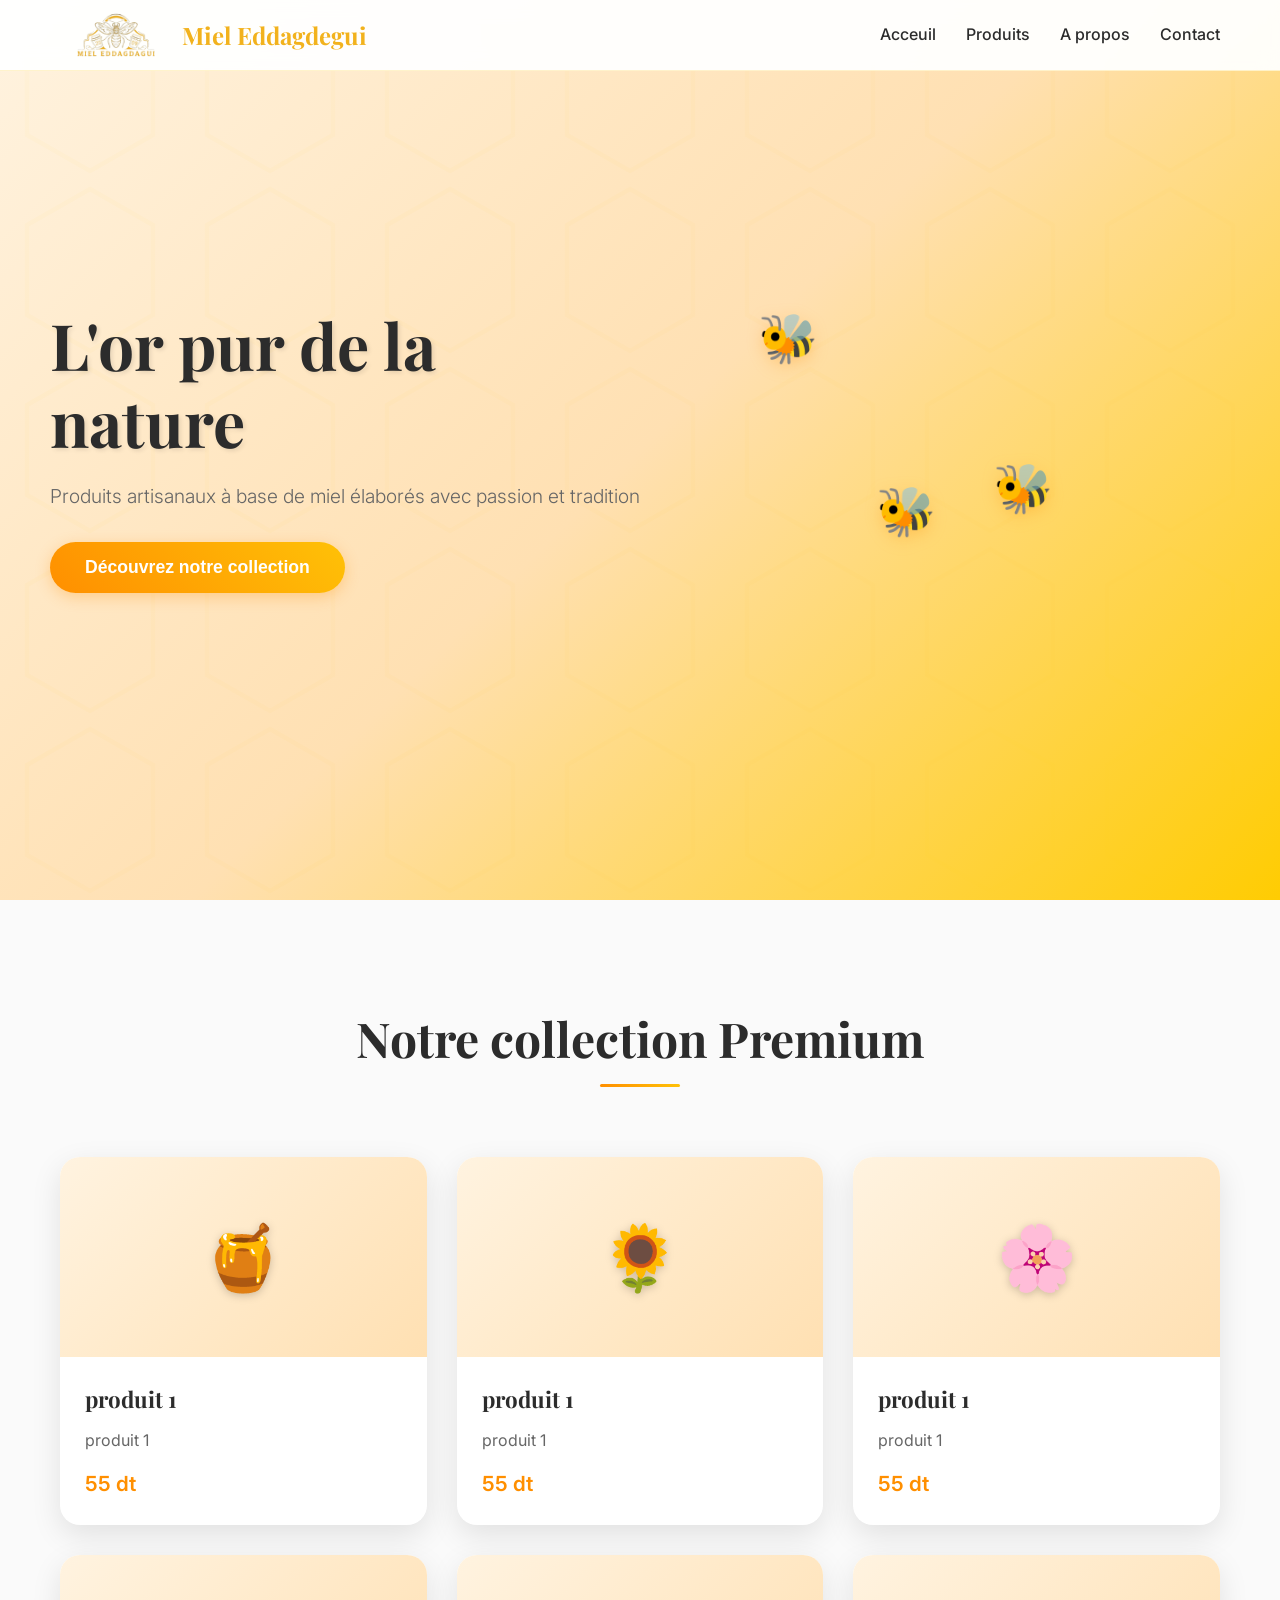
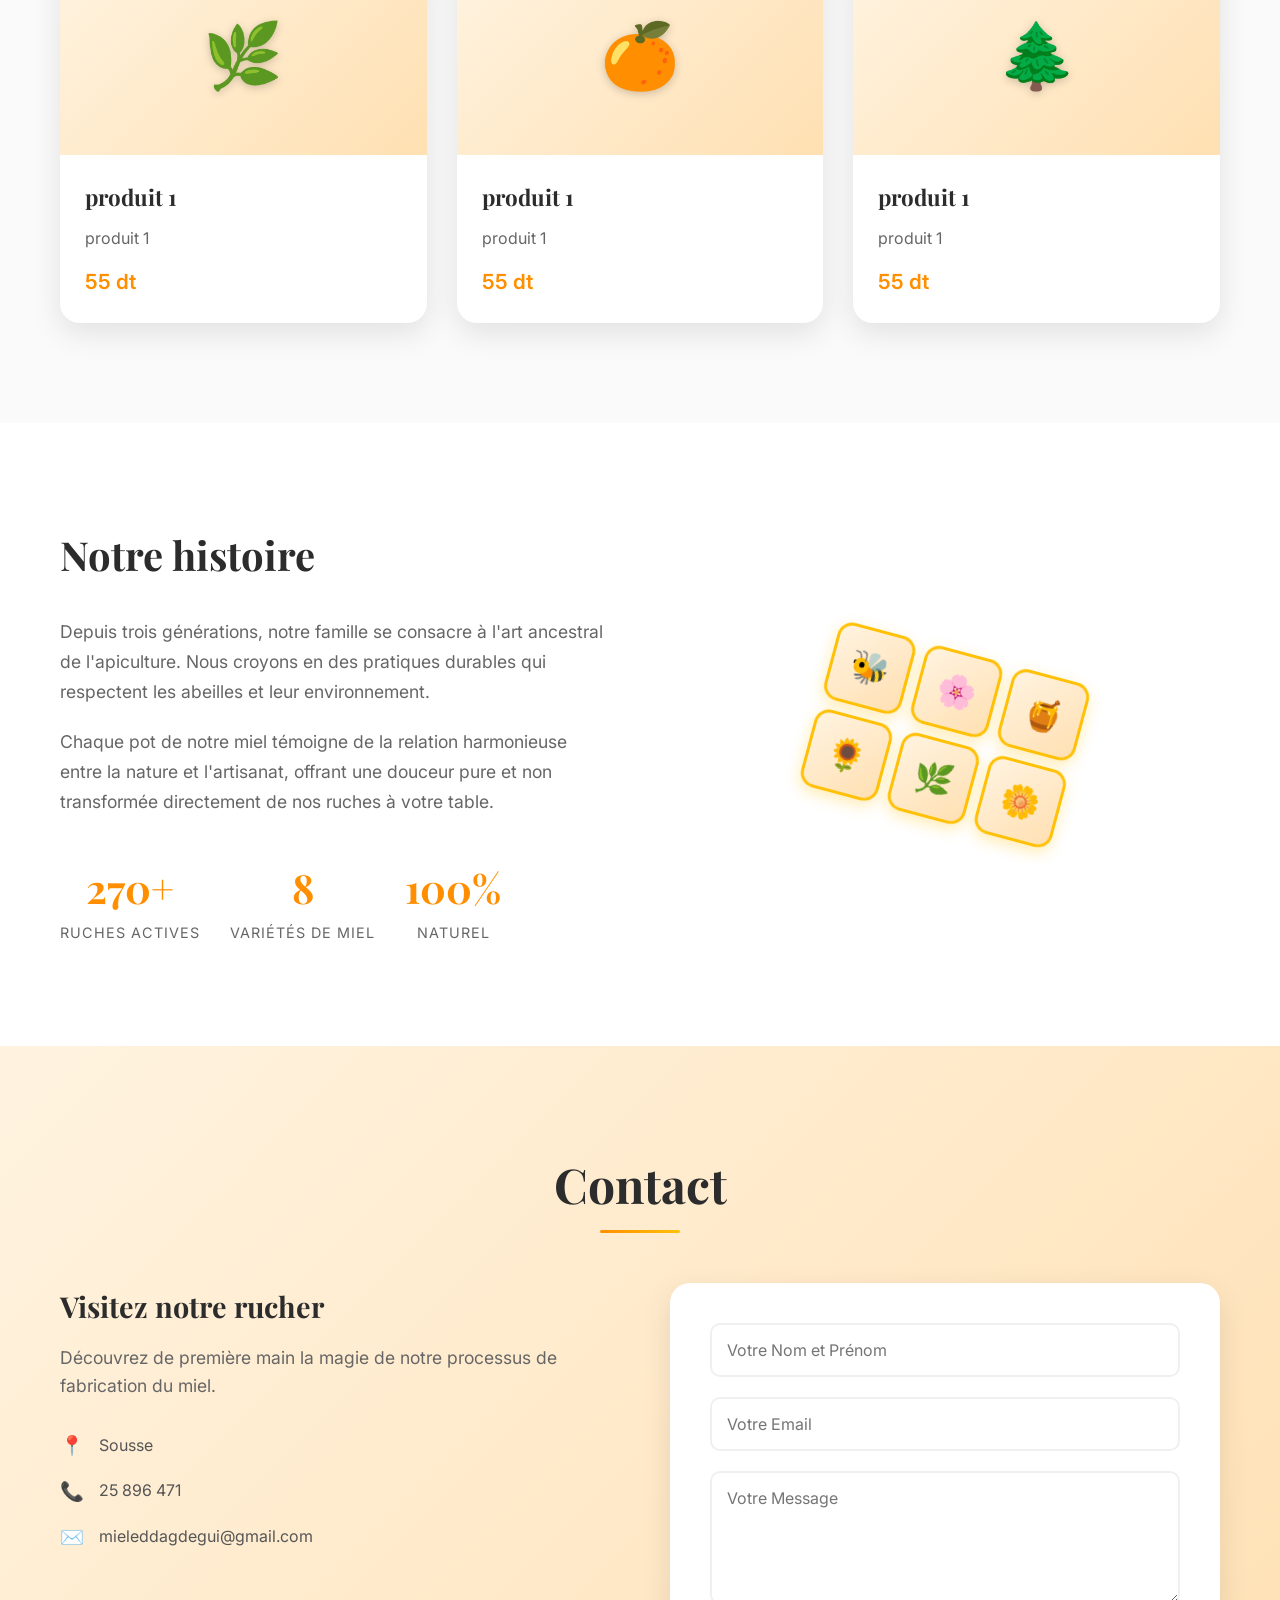
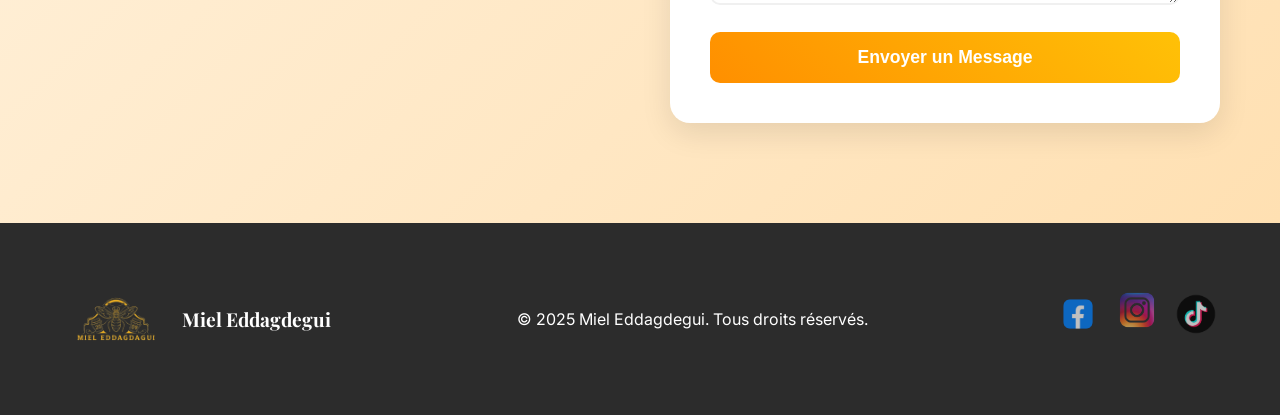
==== index.html @ 6f4fe790 "portfolio" ====
<!DOCTYPE html>
<html lang="en">
<head>
    <meta charset="UTF-8">
    <meta name="viewport" content="width=device-width, initial-scale=1.0">
    <link rel="stylesheet" href="portfolio.css">
    <link href="https://fonts.googleapis.com/css2?family=Playfair+Display:wght@400;700&family=Inter:wght@300;400;500;600&display=swap" rel="stylesheet">
</head>
<body>
    <!-- Navigation -->
    <nav class="navbar">
        <div class="nav-container">
            <div class="logo">
                <img class="logo-image" src="logo-removebg-preview.png">
                <span class="logo-text">Miel Eddagdegui</span>
            </div>
            <ul class="nav-menu">
                <li><a href="#home">Acceuil</a></li>
                <li><a href="#products">Produits</a></li>
                <li><a href="#about">A propos</a></li>
                <li><a href="#contact">Contact</a></li>
            </ul>
        </div>
    </nav>

    <!-- Hero Section -->
    <section id="home" class="hero">
        <div class="hero-content">
            <h1 class="hero-title">L'or pur de la nature</h1>
            <p class="hero-subtitle">Produits artisanaux à base de miel élaborés avec passion et tradition</p>
            <button class="cta-button">Découvrez notre collection</button>
        </div>
        <div class="hero-visual">
            <div class="floating-elements">
                <div class="honey-drop drop1">🐝</div>
                <div class="honey-drop drop2">🐝</div>
                <div class="honey-drop drop3">🐝</div>
            </div>
        </div>
    </section>

    <!-- Products Section -->
    <section id="products" class="products">
        <div class="container">
            <h2 class="section-title">Notre collection Premium</h2>
            <div class="products-grid">
                <div class="product-card">
                    <div class="product-image">
                        <div class="product-placeholder">🍯</div>
                        <div class="product-overlay">
                            <button class="view-product">Voir les détails</button>
                        </div>
                    </div>
                    <div class="product-info">
                        <h3>produit 1</h3>
                        <p>produit 1</p>
                        <span class="price">55 dt</span>
                    </div>
                </div>

                <div class="product-card">
                    <div class="product-image">
                        <div class="product-placeholder">🌻</div>
                        <div class="product-overlay">
                            <button class="view-product">Voir les détails</button>
                        </div>
                    </div>
                    <div class="product-info">
                        <h3>produit 1</h3>
                        <p>produit 1</p>
                        <span class="price">55 dt</span>
                    </div>
                </div>

                <div class="product-card">
                    <div class="product-image">
                        <div class="product-placeholder">🌸</div>
                        <div class="product-overlay">
                            <button class="view-product">Voir les détails</button>
                        </div>
                    </div>
                    <div class="product-info">
                        <h3>produit 1</h3>
                        <p>produit 1</p>
                        <span class="price">55 dt</span>
                    </div>
                </div>

                <div class="product-card">
                    <div class="product-image">
                        <div class="product-placeholder">🌿</div>
                        <div class="product-overlay">
                            <button class="view-product">Voir les détails</button>
                        </div>
                    </div>
                    <div class="product-info">
                        <h3>produit 1</h3>
                        <p>produit 1</p>
                        <span class="price">55 dt</span>
                    </div>
                </div>

                <div class="product-card">
                    <div class="product-image">
                        <div class="product-placeholder">🍊</div>
                        <div class="product-overlay">
                            <button class="view-product">Voir les détails</button>
                        </div>
                    </div>
                    <div class="product-info">
                        <h3>produit 1</h3>
                        <p>produit 1</p>
                        <span class="price">55 dt</span>
                    </div>
                </div>

                <div class="product-card">
                    <div class="product-image">
                        <div class="product-placeholder">🌲</div>
                        <div class="product-overlay">
                            <button class="view-product">Voir les détails</button>
                        </div>
                    </div>
                    <div class="product-info">
                        <h3>produit 1</h3>
                        <p>produit 1</p>
                        <span class="price">55 dt</span>
                    </div>
                </div>
            </div>
        </div>
    </section>

    <!-- About Section -->
    <section id="about" class="about">
        <div class="container">
            <div class="about-content">
                <div class="about-text">
                    <h2>Notre histoire</h2>
                    <p>Depuis trois générations, notre famille se consacre à l'art ancestral de l'apiculture. Nous croyons en des pratiques durables qui respectent les abeilles et leur environnement.</p>
                    <p>Chaque pot de notre miel témoigne de la relation harmonieuse entre la nature et l'artisanat, offrant une douceur pure et non transformée directement de nos ruches à votre table.</p>
                    <div class="stats">
                        <div class="stat">
                            <span class="stat-number">270+</span>
                            <span class="stat-label">Ruches actives</span>
                        </div>
                        <div class="stat">
                            <span class="stat-number">8</span>
                            <span class="stat-label">Variétés de miel</span>
                        </div>
                        <div class="stat">
                            <span class="stat-number">100%</span>
                            <span class="stat-label">naturel</span>
                        </div>
                    </div>
                </div>
                <div class="about-visual">
                    <div class="honeycomb">
                        <div class="hex">🐝</div>
                        <div class="hex">🌸</div>
                        <div class="hex">🍯</div>
                        <div class="hex">🌻</div>
                        <div class="hex">🌿</div>
                        <div class="hex">🌼</div>
                    </div>
                </div>
            </div>
        </div>
    </section>

    <!-- Contact Section -->
    <section id="contact" class="contact">
        <div class="container">
            <h2 class="section-title">Contact</h2>
            <div class="contact-content">
                <div class="contact-info">
                    <h3>Visitez notre rucher</h3>
                    <p>Découvrez de première main la magie de notre processus de fabrication du miel.</p>
                    <div class="contact-details">
                        <div class="detail">
                            <span class="icon">📍</span>
                            <span>Sousse </span>
                        </div>
                        <div class="detail">
                            <span class="icon">📞</span>
                            <span>25 896 471</span>
                        </div>
                        <div class="detail">
                            <span class="icon">✉️</span>
                            <span>mieleddagdegui@gmail.com</span>
                        </div>
                    </div>
                </div>
                <form class="contact-form">
                    <input type="text" placeholder="Votre Nom et Prénom" required>
                    <input type="email" placeholder="Votre Email" required>
                    <textarea placeholder="Votre Message" rows="5" required></textarea>
                    <button type="submit">Envoyer un Message</button>
                </form>
            </div>
        </div>
    </section>

    <!-- Footer -->
    <footer class="footer">
        <div class="container">
            <div class="footer-content">
                <div class="footer-brand">
                    <img class="logo-image" src="logo-removebg-preview.png">
                    <span class="logo-text">Miel Eddagdegui</span>
                </div>
                <p>&copy; 2025 Miel Eddagdegui. Tous droits réservés.</p>
                <div class="social-links">
                    <a href="https://www.facebook.com/share/1C5oXVYhLA/"><img class="social-logo" src="facebook.webp"></a>
                    <a href="https://www.instagram.com/mieleddagdagui?igsh=cGZuZXRrZ2twYXU0"><img class="insta-logo" src="insta.png"></a>
                    <a href="https://www.tiktok.com/@miel.eddagdagui?_t=ZM-8zurcay0GFM&_r=1"><img class="social-logo" src="tiktok.png"></a>
                </div>
            </div>
        </div>
    </footer>

    <script>
        // Smooth scrolling for navigation links
        document.querySelectorAll('a[href^="#"]').forEach(anchor => {
            anchor.addEventListener('click', function (e) {
                e.preventDefault();
                const target = document.querySelector(this.getAttribute('href'));
                if (target) {
                    target.scrollIntoView({
                        behavior: 'smooth',
                        block: 'start'
                    });
                }
            });
        });

        // Floating animation for honey drops
        function animateFloatingElements() {
            const drops = document.querySelectorAll('.honey-drop');
            drops.forEach((drop, index) => {
                drop.style.animationDelay = `${index * 0.5}s`;
            });
        }

        // Initialize animations
        document.addEventListener('DOMContentLoaded', animateFloatingElements);

        // Form submission
        document.querySelector('.contact-form').addEventListener('submit', function(e) {
            e.preventDefault();
            alert('Thank you for your message! We\'ll get back to you soon.');
            this.reset();
        });

        // Navbar scroll effect
        window.addEventListener('scroll', function() {
            const navbar = document.querySelector('.navbar');
            if (window.scrollY > 50) {
                navbar.classList.add('scrolled');
            } else {
                navbar.classList.remove('scrolled');
            }
        });
    </script>
</body>
</html>
---- portfolio.css ----
/* Reset and Base Styles */
* {
    margin: 0;
    padding: 0;
    box-sizing: border-box;
}

html {
    scroll-behavior: smooth;
}

body {
    font-family: 'Inter', sans-serif;
    line-height: 1.6;
    color: #2c2c2c;
    overflow-x: hidden;
}

.container {
    max-width: 1200px;
    margin: 0 auto;
    padding: 0 20px;
}

/* Navigation */
.navbar {
    position: fixed;
    top: 0;
    width: 100%;
    background: rgba(255, 255, 255, 0.95);
    backdrop-filter: blur(10px);
    z-index: 1000;
    transition: all 0.3s ease;
    border-bottom: 1px solid rgba(255, 193, 7, 0.2);
}

.navbar.scrolled {
    background: rgba(255, 255, 255, 0.98);
    box-shadow: 0 2px 20px rgba(0, 0, 0, 0.1);
}

.nav-container {
    max-width: 1200px;
    margin: 0 auto;
    padding: 0 20px;
    display: flex;
    justify-content: space-between;
    align-items: center;
    height: 70px;
}

.logo {
    display: flex;
    align-items: center;
    gap: 10px;
    font-family: 'Playfair Display', serif;
    font-weight: 700;
    font-size: 1.5rem;
    color: #f2b21d;
}
.logo-image {
    height: 7rem;
    width: 7rem;
}
.social-logo {
    height: 3rem;
    width: 3rem;
}
.insta-logo {
    height: 2.5rem;
    width: 2.5rem;
}

.logo-icon {
    font-size: 2rem;
    animation: pulse 2s infinite;
}

.nav-menu {
    display: flex;
    list-style: none;
    gap: 30px;
}

.nav-menu a {
    text-decoration: none;
    color: #2c2c2c;
    font-weight: 500;
    transition: color 0.3s ease;
    position: relative;
}

.nav-menu a:hover {
    color: #ff8f00;
}

.nav-menu a::after {
    content: '';
    position: absolute;
    bottom: -5px;
    left: 0;
    width: 0;
    height: 2px;
    background: linear-gradient(90deg, #ff8f00, #ffc107);
    transition: width 0.3s ease;
}

.nav-menu a:hover::after {
    width: 100%;
}

/* Hero Section */
.hero {
    min-height: 100vh;
    background: linear-gradient(135deg, #fff3e0 0%, #ffe0b2 50%, #ffcc02 100%);
    display: flex;
    align-items: center;
    justify-content: space-between;
    padding: 0 50px;
    position: relative;
    overflow: hidden;
}

.hero::before {
    content: '';
    position: absolute;
    top: 0;
    left: 0;
    right: 0;
    bottom: 0;
    background: url('data:image/svg+xml,<svg xmlns="http://www.w3.org/2000/svg" viewBox="0 0 100 100"><defs><pattern id="honeycomb" x="0" y="0" width="20" height="20" patternUnits="userSpaceOnUse"><polygon points="10,1 17,5 17,15 10,19 3,15 3,5" fill="none" stroke="rgba(255,193,7,0.1)" stroke-width="0.5"/></pattern></defs><rect width="100%" height="100%" fill="url(%23honeycomb)"/></svg>') repeat;
    opacity: 0.3;
}

.hero-content {
    flex: 1;
    z-index: 2;
    max-width: 600px;
}

.hero-title {
    font-family: 'Playfair Display', serif;
    font-size: 4rem;
    font-weight: 700;
    color: #2c2c2c;
    margin-bottom: 20px;
    line-height: 1.2;
    text-shadow: 2px 2px 4px rgba(0, 0, 0, 0.1);
}

.hero-subtitle {
    font-size: 1.2rem;
    color: #666;
    margin-bottom: 30px;
    font-weight: 300;
}

.cta-button {
    background: linear-gradient(45deg, #ff8f00, #ffc107);
    color: white;
    border: none;
    padding: 15px 35px;
    font-size: 1.1rem;
    font-weight: 600;
    border-radius: 50px;
    cursor: pointer;
    transition: all 0.3s ease;
    box-shadow: 0 4px 15px rgba(255, 143, 0, 0.3);
}

.cta-button:hover {
    transform: translateY(-2px);
    box-shadow: 0 6px 25px rgba(255, 143, 0, 0.4);
}

.hero-visual {
    flex: 1;
    position: relative;
    height: 500px;
}

.floating-elements {
    position: relative;
    width: 100%;
    height: 100%;
}

.honey-drop {
    position: absolute;
    font-size: 3rem;
    animation: float 3s ease-in-out infinite;
    filter: drop-shadow(0 4px 8px rgba(255, 143, 0, 0.3));
}

.drop1 {
    top: 20%;
    left: 20%;
    animation-delay: 0s;
}

.drop2 {
    top: 50%;
    right: 30%;
    animation-delay: 1s;
}

.drop3 {
    bottom: 30%;
    left: 40%;
    animation-delay: 2s;
}

/* Products Section */
.products {
    padding: 100px 0;
    background: #fafafa;
}

.section-title {
    font-family: 'Playfair Display', serif;
    font-size: 3rem;
    text-align: center;
    margin-bottom: 60px;
    color: #2c2c2c;
    position: relative;
}

.section-title::after {
    content: '';
    position: absolute;
    bottom: -10px;
    left: 50%;
    transform: translateX(-50%);
    width: 80px;
    height: 3px;
    background: linear-gradient(90deg, #ff8f00, #ffc107);
    border-radius: 2px;
}

.products-grid {
    display: grid;
    grid-template-columns: repeat(auto-fit, minmax(300px, 1fr));
    gap: 30px;
    margin-top: 80px;
}

.product-card {
    background: white;
    border-radius: 20px;
    overflow: hidden;
    box-shadow: 0 10px 30px rgba(0, 0, 0, 0.1);
    transition: all 0.3s ease;
    position: relative;
}

.product-card:hover {
    transform: translateY(-10px);
    box-shadow: 0 20px 40px rgba(0, 0, 0, 0.15);
}

.product-image {
    height: 200px;
    background: linear-gradient(135deg, #fff3e0, #ffe0b2);
    display: flex;
    align-items: center;
    justify-content: center;
    position: relative;
    overflow: hidden;
}

.product-placeholder {
    font-size: 4rem;
    filter: drop-shadow(0 2px 4px rgba(0, 0, 0, 0.2));
}

.product-overlay {
    position: absolute;
    top: 0;
    left: 0;
    right: 0;
    bottom: 0;
    background: rgba(255, 143, 0, 0.9);
    display: flex;
    align-items: center;
    justify-content: center;
    opacity: 0;
    transition: opacity 0.3s ease;
}

.product-card:hover .product-overlay {
    opacity: 1;
}

.view-product {
    background: white;
    color: #ff8f00;
    border: none;
    padding: 12px 25px;
    border-radius: 25px;
    font-weight: 600;
    cursor: pointer;
    transition: all 0.3s ease;
}

.view-product:hover {
    transform: scale(1.05);
}

.product-info {
    padding: 25px;
}

.product-info h3 {
    font-family: 'Playfair Display', serif;
    font-size: 1.4rem;
    margin-bottom: 10px;
    color: #2c2c2c;
}

.product-info p {
    color: #666;
    margin-bottom: 15px;
    line-height: 1.5;
}

.price {
    font-size: 1.3rem;
    font-weight: 600;
    color: #ff8f00;
}

/* About Section */
.about {
    padding: 100px 0;
    background: white;
}

.about-content {
    display: grid;
    grid-template-columns: 1fr 1fr;
    gap: 60px;
    align-items: center;
}

.about-text h2 {
    font-family: 'Playfair Display', serif;
    font-size: 2.5rem;
    margin-bottom: 30px;
    color: #2c2c2c;
}

.about-text p {
    font-size: 1.1rem;
    color: #666;
    margin-bottom: 20px;
    line-height: 1.7;
}

.stats {
    display: flex;
    gap: 30px;
    margin-top: 40px;
}

.stat {
    text-align: center;
}

.stat-number {
    display: block;
    font-size: 2.5rem;
    font-weight: 700;
    color: #ff8f00;
    font-family: 'Playfair Display', serif;
}

.stat-label {
    font-size: 0.9rem;
    color: #666;
    text-transform: uppercase;
    letter-spacing: 1px;
}

.about-visual {
    display: flex;
    justify-content: center;
}

.honeycomb {
    display: grid;
    grid-template-columns: repeat(3, 1fr);
    gap: 10px;
    transform: rotate(15deg);
}

.hex {
    width: 80px;
    height: 80px;
    background: linear-gradient(135deg, #fff3e0, #ffe0b2);
    border: 3px solid #ffc107;
    border-radius: 15px;
    display: flex;
    align-items: center;
    justify-content: center;
    font-size: 2rem;
    animation: float 4s ease-in-out infinite;
    box-shadow: 0 5px 15px rgba(255, 193, 7, 0.3);
}

.hex:nth-child(even) {
    animation-delay: 2s;
}

/* Contact Section */
.contact {
    padding: 100px 0;
    background: linear-gradient(135deg, #fff3e0 0%, #ffe0b2 100%);
}

.contact-content {
    display: grid;
    grid-template-columns: 1fr 1fr;
    gap: 60px;
    margin-top: 50px;
}

.contact-info h3 {
    font-family: 'Playfair Display', serif;
    font-size: 1.8rem;
    margin-bottom: 15px;
    color: #2c2c2c;
}

.contact-info p {
    color: #666;
    margin-bottom: 30px;
    font-size: 1.1rem;
}

.contact-details {
    display: flex;
    flex-direction: column;
    gap: 15px;
}

.detail {
    display: flex;
    align-items: center;
    gap: 15px;
    font-size: 1rem;
    color: #555;
}

.icon {
    font-size: 1.2rem;
}

.contact-form {
    background: white;
    padding: 40px;
    border-radius: 20px;
    box-shadow: 0 10px 30px rgba(0, 0, 0, 0.1);
}

.contact-form input,
.contact-form textarea {
    width: 100%;
    padding: 15px;
    margin-bottom: 20px;
    border: 2px solid #f0f0f0;
    border-radius: 10px;
    font-size: 1rem;
    transition: border-color 0.3s ease;
    font-family: 'Inter', sans-serif;
}

.contact-form input:focus,
.contact-form textarea:focus {
    outline: none;
    border-color: #ffc107;
}

.contact-form button {
    width: 100%;
    background: linear-gradient(45deg, #ff8f00, #ffc107);
    color: white;
    border: none;
    padding: 15px;
    font-size: 1.1rem;
    font-weight: 600;
    border-radius: 10px;
    cursor: pointer;
    transition: all 0.3s ease;
}

.contact-form button:hover {
    transform: translateY(-2px);
    box-shadow: 0 5px 15px rgba(255, 143, 0, 0.3);
}

/* Footer */
.footer {
    background: #2c2c2c;
    color: white;
    padding: 40px 0;
}

.footer-content {
    display: flex;
    justify-content: space-between;
    align-items: center;
}

.footer-brand {
    display: flex;
    align-items: center;
    gap: 10px;
    font-family: 'Playfair Display', serif;
    font-weight: 700;
    font-size: 1.2rem;
}

.social-links {
    display: flex;
    gap: 15px;
}

.social-links a {
    color: white;
    text-decoration: none;
    font-size: 1.5rem;
    transition: all 0.3s ease;
    opacity: 0.7;
}

.social-links a:hover {
    opacity: 1;
    transform: scale(1.1);
}

/* Animations */
@keyframes float {
    0%, 100% {
        transform: translateY(0px);
    }
    50% {
        transform: translateY(-20px);
    }
}

@keyframes pulse {
    0%, 100% {
        transform: scale(1);
    }
    50% {
        transform: scale(1.1);
    }
}

/* Responsive Design */
@media (max-width: 768px) {
    .nav-menu {
        display: none;
    }
    
    .hero {
        flex-direction: column;
        text-align: center;
        padding: 100px 20px 50px;
    }
    
    .hero-title {
        font-size: 2.5rem;
    }
    
    .products-grid {
        grid-template-columns: 1fr;
        gap: 20px;
    }
    
    .about-content {
        grid-template-columns: 1fr;
        gap: 40px;
    }
    
    .contact-content {
        grid-template-columns: 1fr;
        gap: 40px;
    }
    
    .stats {
        justify-content: center;
        gap: 20px;
    }
    
    .footer-content {
        flex-direction: column;
        gap: 20px;
        text-align: center;
    }
}

@media (max-width: 480px) {
    .hero-title {
        font-size: 2rem;
    }
    
    .section-title {
        font-size: 2rem;
    }
    
    .hero-visual {
        height: 300px;
    }
    
    .honey-drop {
        font-size: 2rem;
    }
    
    .contact-form {
        padding: 20px;
    }
}

/* Additional Styling for Enhanced Visual Appeal */
.product-card::before {
    content: '';
    position: absolute;
    top: 0;
    left: 0;
    right: 0;
    bottom: 0;
    background: linear-gradient(45deg, transparent 0%, rgba(255, 193, 7, 0.05) 50%, transparent 100%);
    opacity: 0;
    transition: opacity 0.3s ease;
}

.product-card:hover::before {
    opacity: 1;
}

.hero-content {
    animation: fadeInUp 1s ease-out;
}

.hero-visual {
    animation: fadeInRight 1s ease-out 0.3s backwards;
}

@keyframes fadeInUp {
    from {
        opacity: 0;
        transform: translateY(30px);
    }
    to {
        opacity: 1;
        transform: translateY(0);
    }
}

@keyframes fadeInRight {
    from {
        opacity: 0;
        transform: translateX(30px);
    }
    to {
        opacity: 1;
        transform: translateX(0);
    }
}

/* Scroll animations */
.product-card {
    opacity: 0;
    transform: translateY(30px);
    animation: slideInUp 0.6s ease-out forwards;
}

.product-card:nth-child(1) { animation-delay: 0.1s; }
.product-card:nth-child(2) { animation-delay: 0.2s; }
.product-card:nth-child(3) { animation-delay: 0.3s; }
.product-card:nth-child(4) { animation-delay: 0.4s; }
.product-card:nth-child(5) { animation-delay: 0.5s; }
.product-card:nth-child(6) { animation-delay: 0.6s; }

@keyframes slideInUp {
    to {
        opacity: 1;
        transform: translateY(0);
    }
}
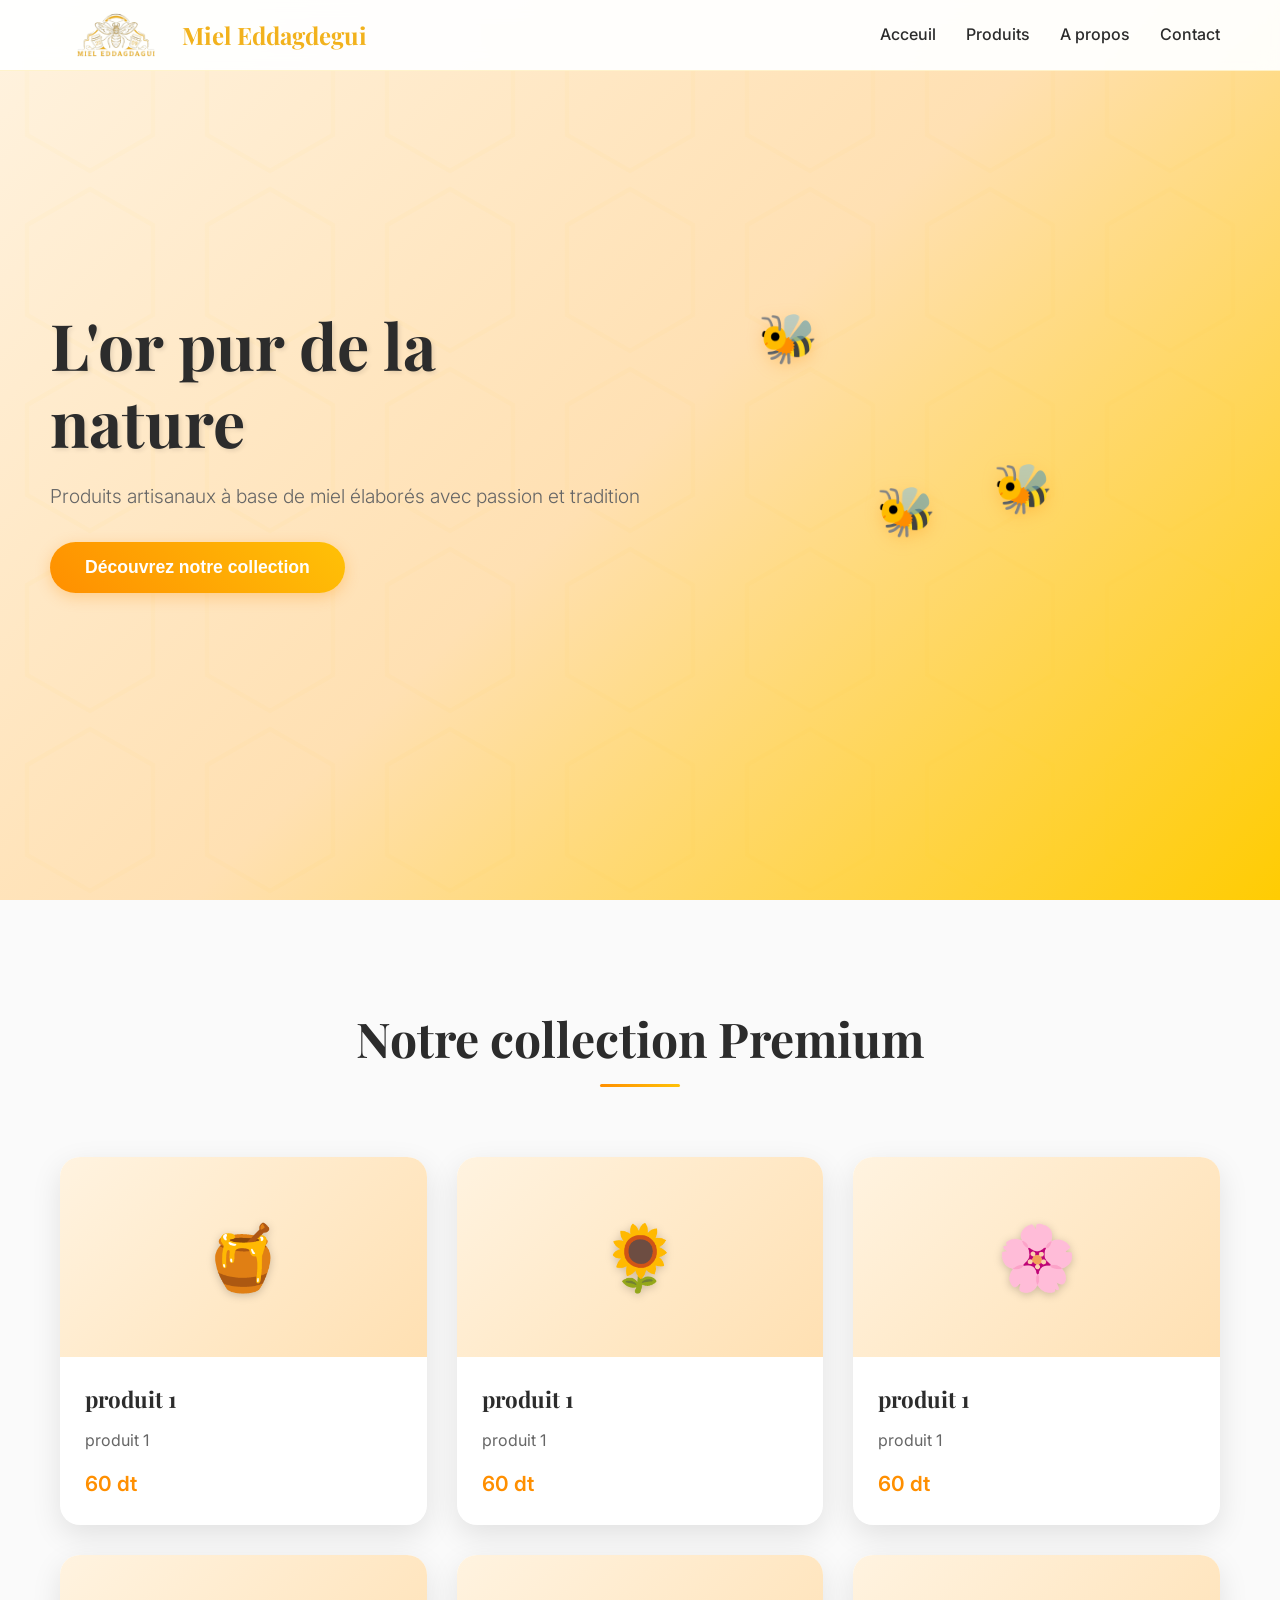
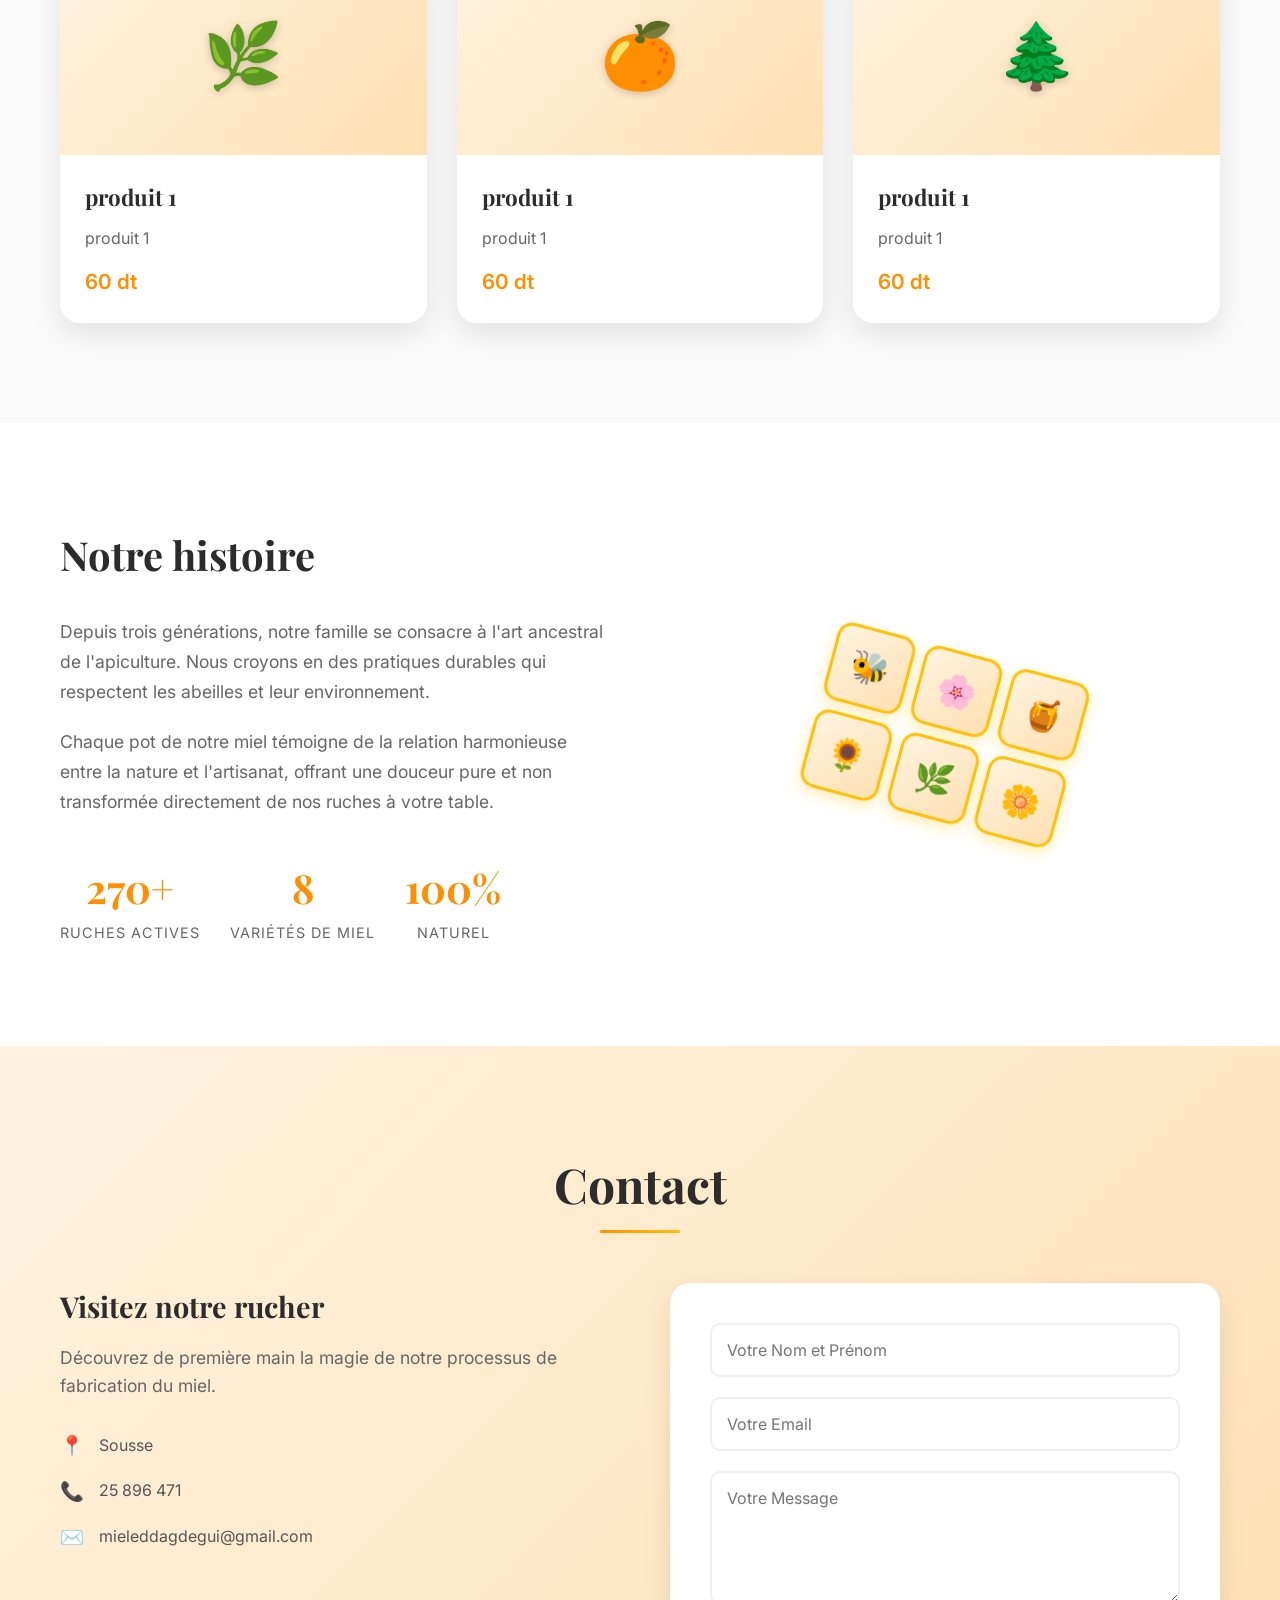
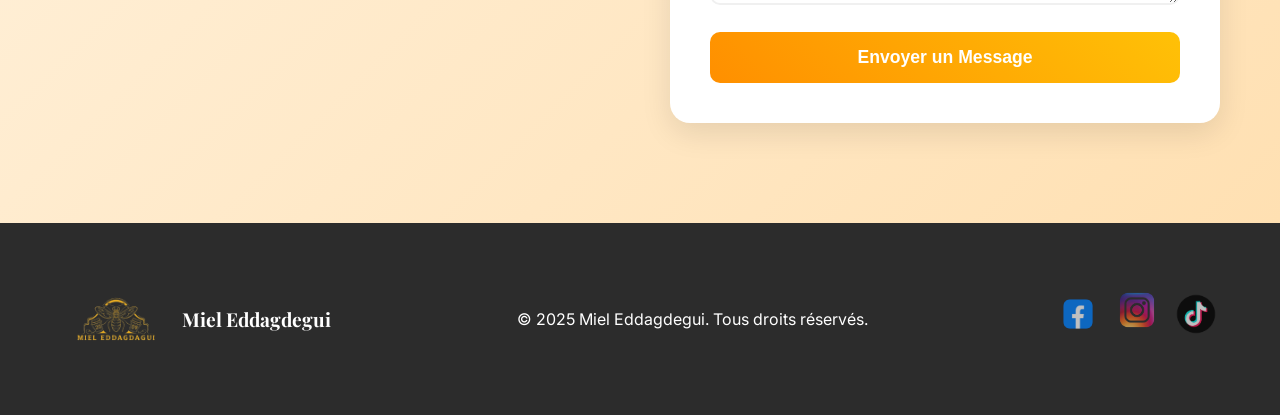
==== commit 56acd1d1: "60dt" ====
--- a/index.html
+++ b/index.html
@@ -54,7 +54,7 @@
                     <div class="product-info">
                         <h3>produit 1</h3>
                         <p>produit 1</p>
-                        <span class="price">55 dt</span>
+                        <span class="price">60 dt</span>
                     </div>
                 </div>
 
@@ -68,7 +68,7 @@
                     <div class="product-info">
                         <h3>produit 1</h3>
                         <p>produit 1</p>
-                        <span class="price">55 dt</span>
+                        <span class="price">60 dt</span>
                     </div>
                 </div>
 
@@ -82,7 +82,7 @@
                     <div class="product-info">
                         <h3>produit 1</h3>
                         <p>produit 1</p>
-                        <span class="price">55 dt</span>
+                        <span class="price">60 dt</span>
                     </div>
                 </div>
 
@@ -96,7 +96,7 @@
                     <div class="product-info">
                         <h3>produit 1</h3>
                         <p>produit 1</p>
-                        <span class="price">55 dt</span>
+                        <span class="price">60 dt</span>
                     </div>
                 </div>
 
@@ -110,7 +110,7 @@
                     <div class="product-info">
                         <h3>produit 1</h3>
                         <p>produit 1</p>
-                        <span class="price">55 dt</span>
+                        <span class="price">60 dt</span>
                     </div>
                 </div>
 
@@ -124,7 +124,7 @@
                     <div class="product-info">
                         <h3>produit 1</h3>
                         <p>produit 1</p>
-                        <span class="price">55 dt</span>
+                        <span class="price">60 dt</span>
                     </div>
                 </div>
             </div>
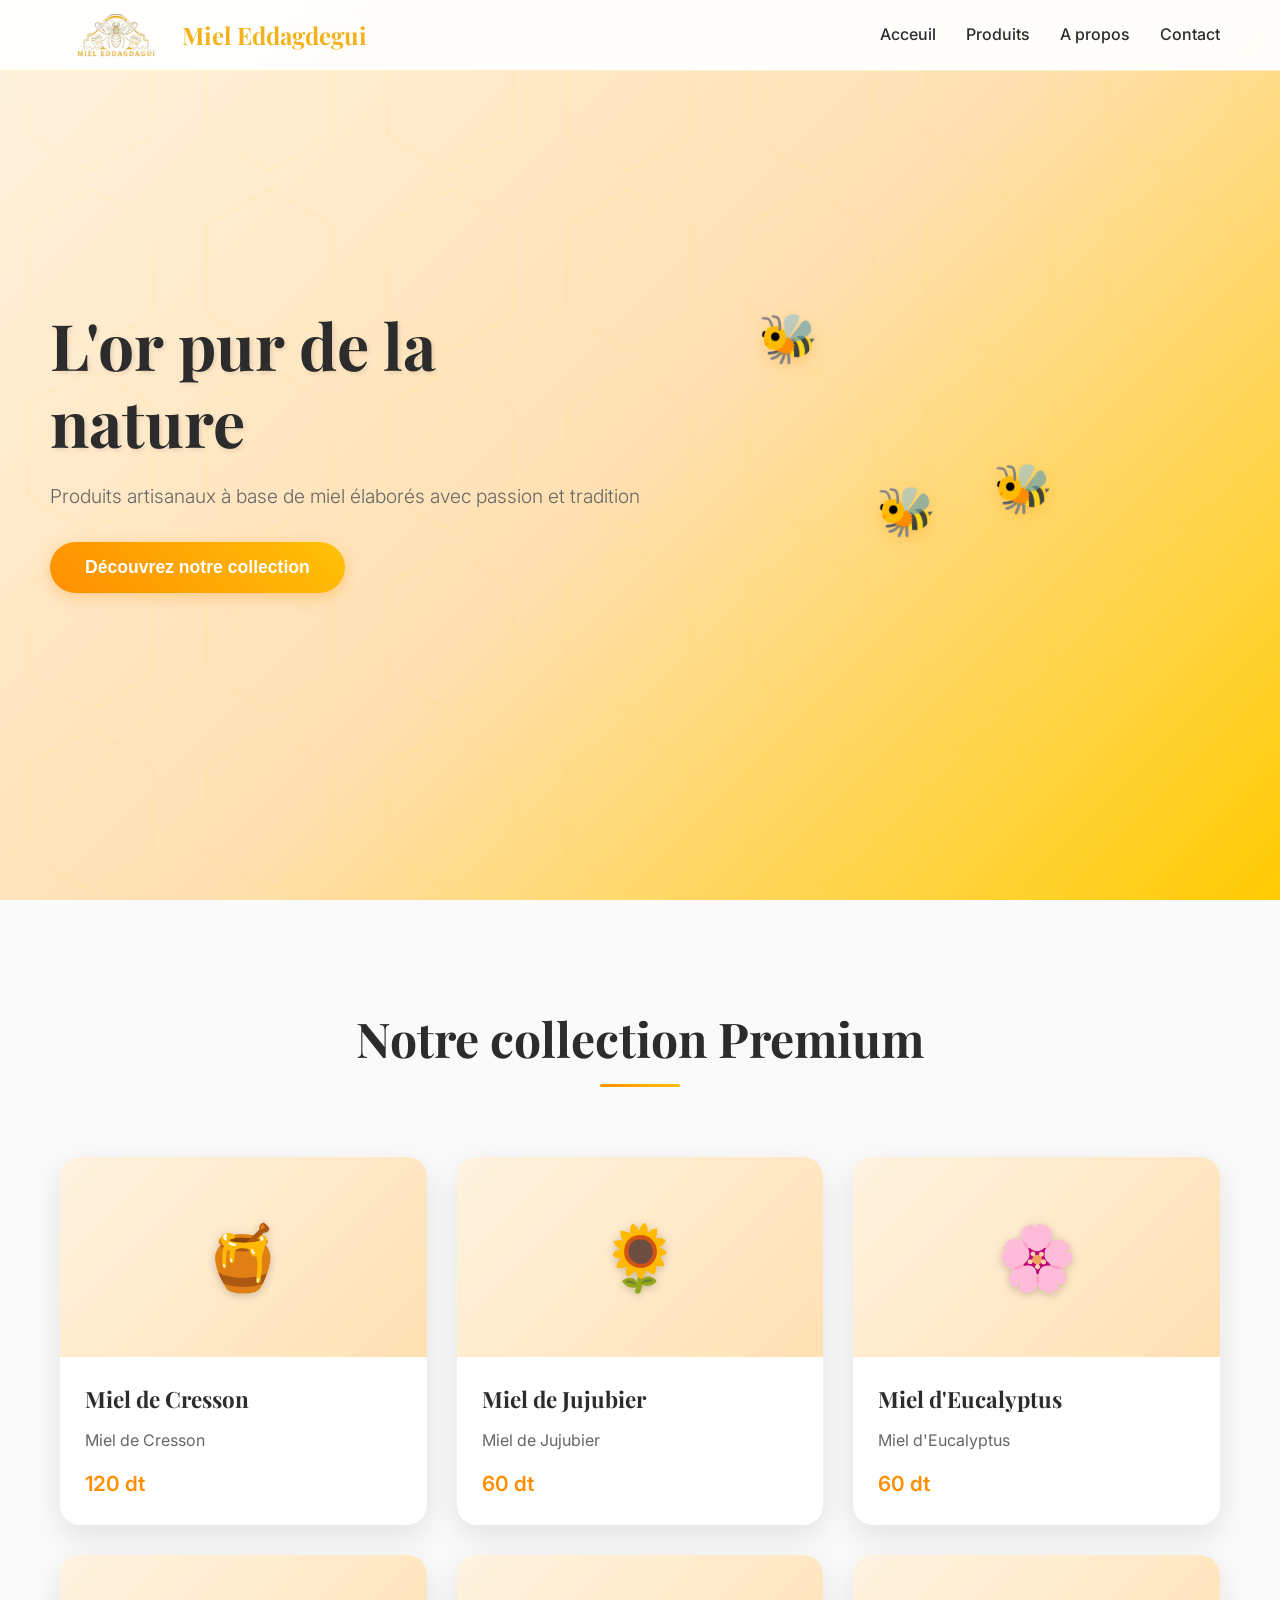
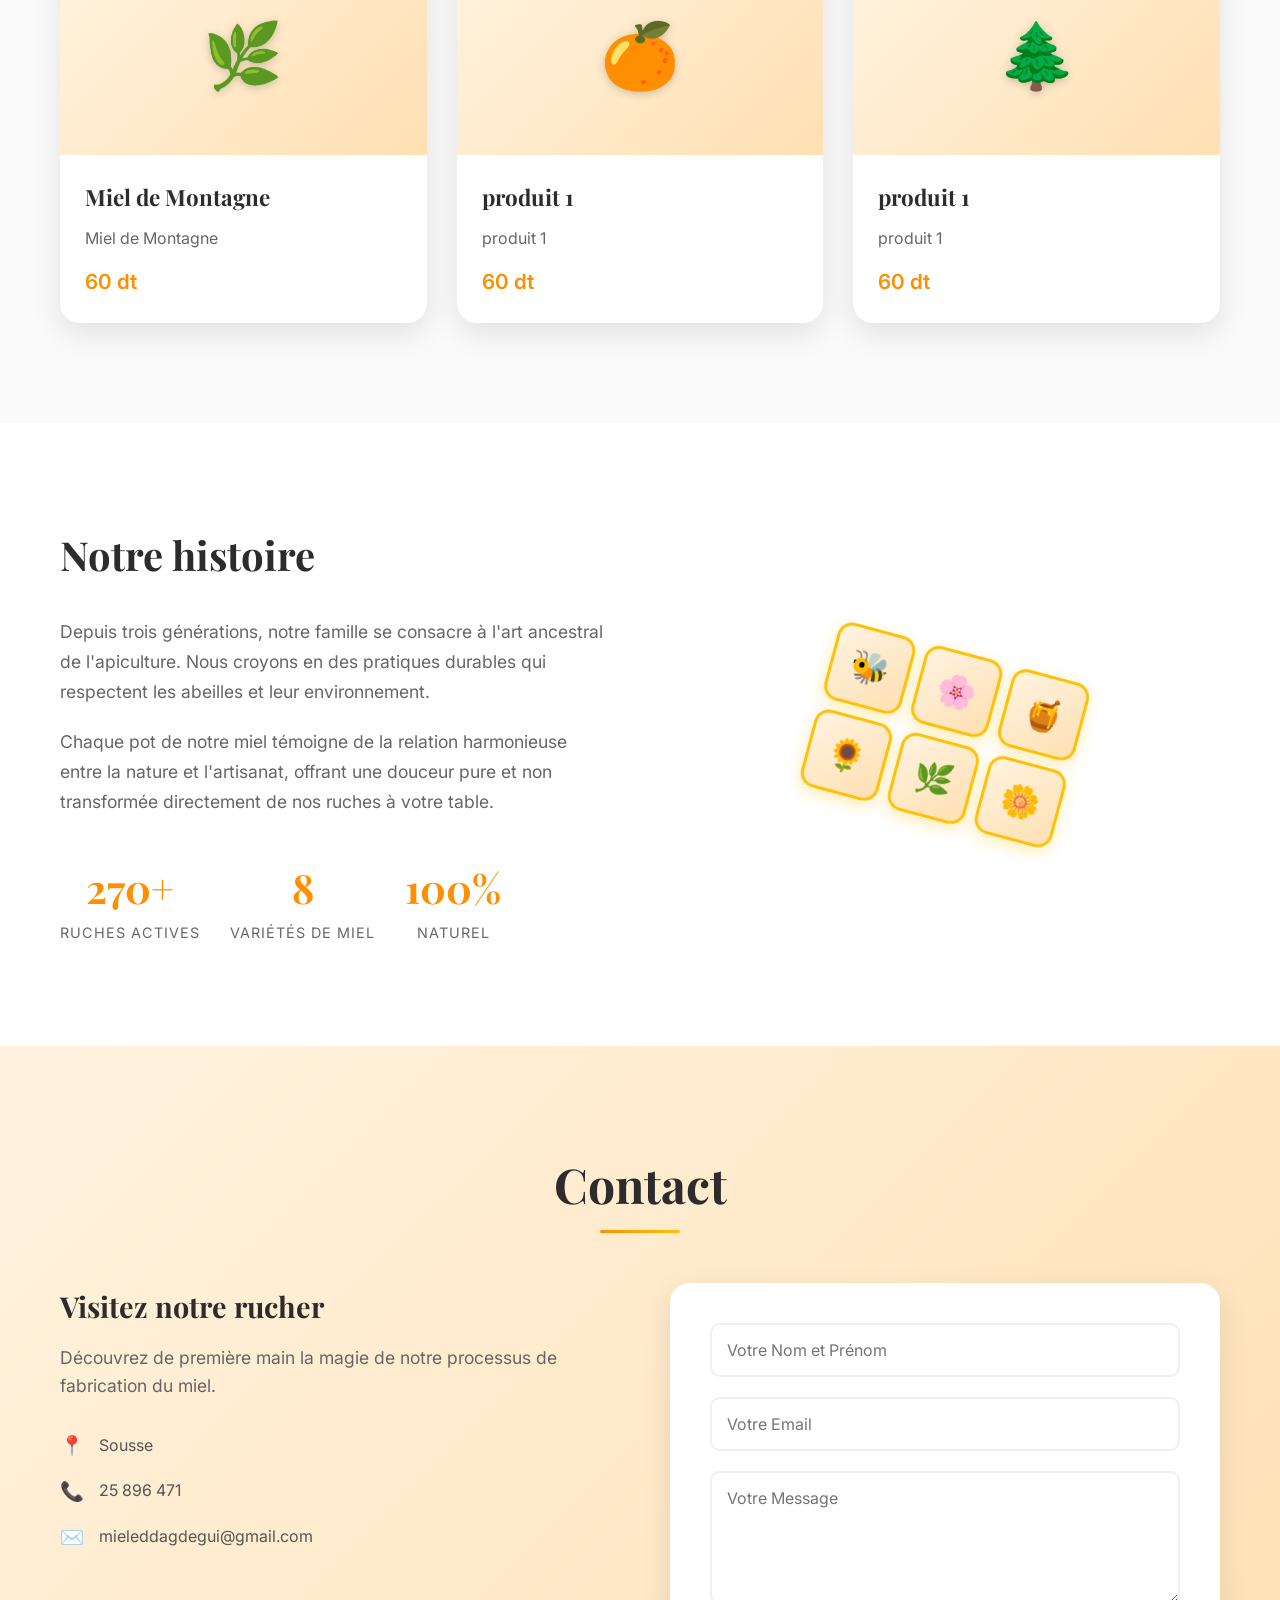
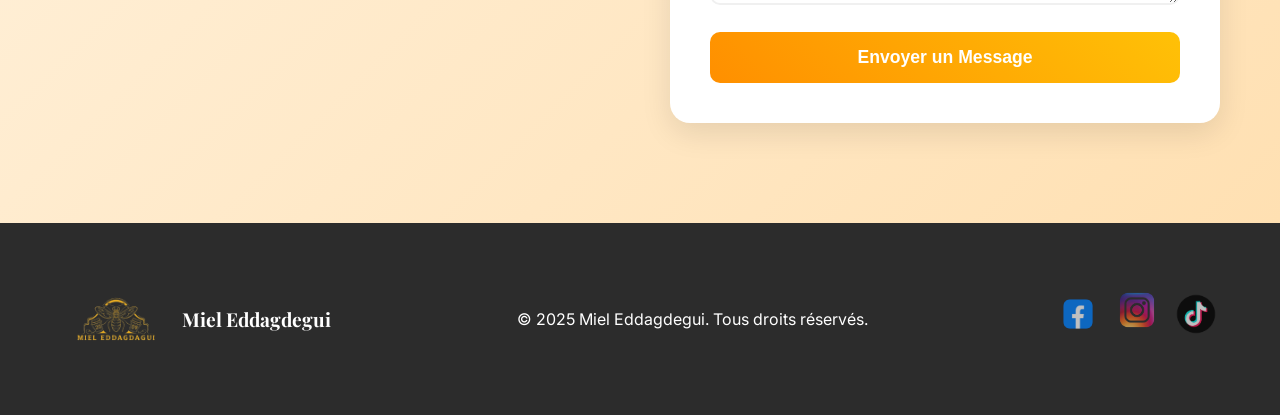
==== commit 476f77c3: "latest updates" ====
--- a/index.html
+++ b/index.html
@@ -52,9 +52,9 @@
                         </div>
                     </div>
                     <div class="product-info">
-                        <h3>produit 1</h3>
-                        <p>produit 1</p>
-                        <span class="price">60 dt</span>
+                        <h3>Miel de Cresson</h3>
+                        <p>Miel de Cresson</p>
+                        <span class="price">120 dt</span>
                     </div>
                 </div>
 
@@ -66,8 +66,8 @@
                         </div>
                     </div>
                     <div class="product-info">
-                        <h3>produit 1</h3>
-                        <p>produit 1</p>
+                        <h3>Miel de Jujubier</h3>
+                        <p>Miel de Jujubier</p>
                         <span class="price">60 dt</span>
                     </div>
                 </div>
@@ -80,8 +80,8 @@
                         </div>
                     </div>
                     <div class="product-info">
-                        <h3>produit 1</h3>
-                        <p>produit 1</p>
+                        <h3>Miel d'Eucalyptus</h3>
+                        <p>Miel d'Eucalyptus</p>
                         <span class="price">60 dt</span>
                     </div>
                 </div>
@@ -94,8 +94,8 @@
                         </div>
                     </div>
                     <div class="product-info">
-                        <h3>produit 1</h3>
-                        <p>produit 1</p>
+                        <h3>Miel de Montagne</h3>
+                        <p>Miel de Montagne</p>
                         <span class="price">60 dt</span>
                     </div>
                 </div>
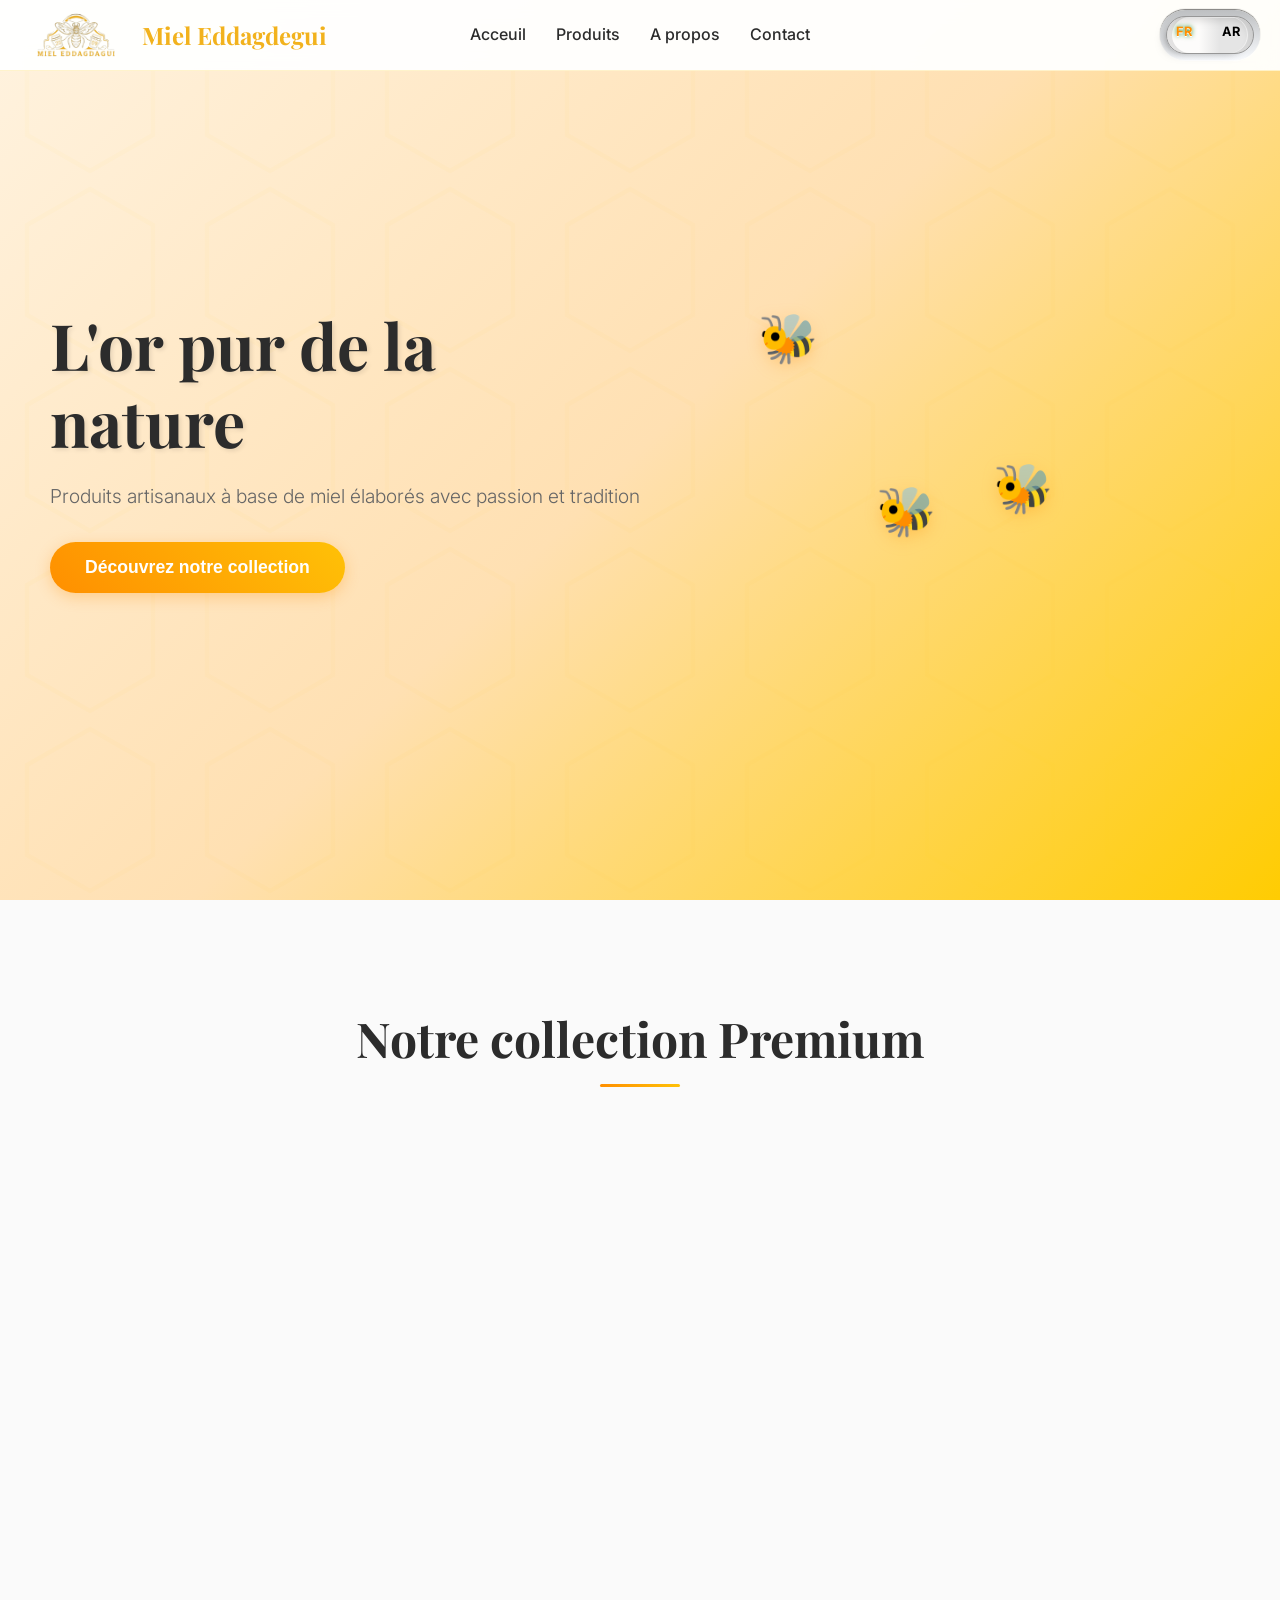
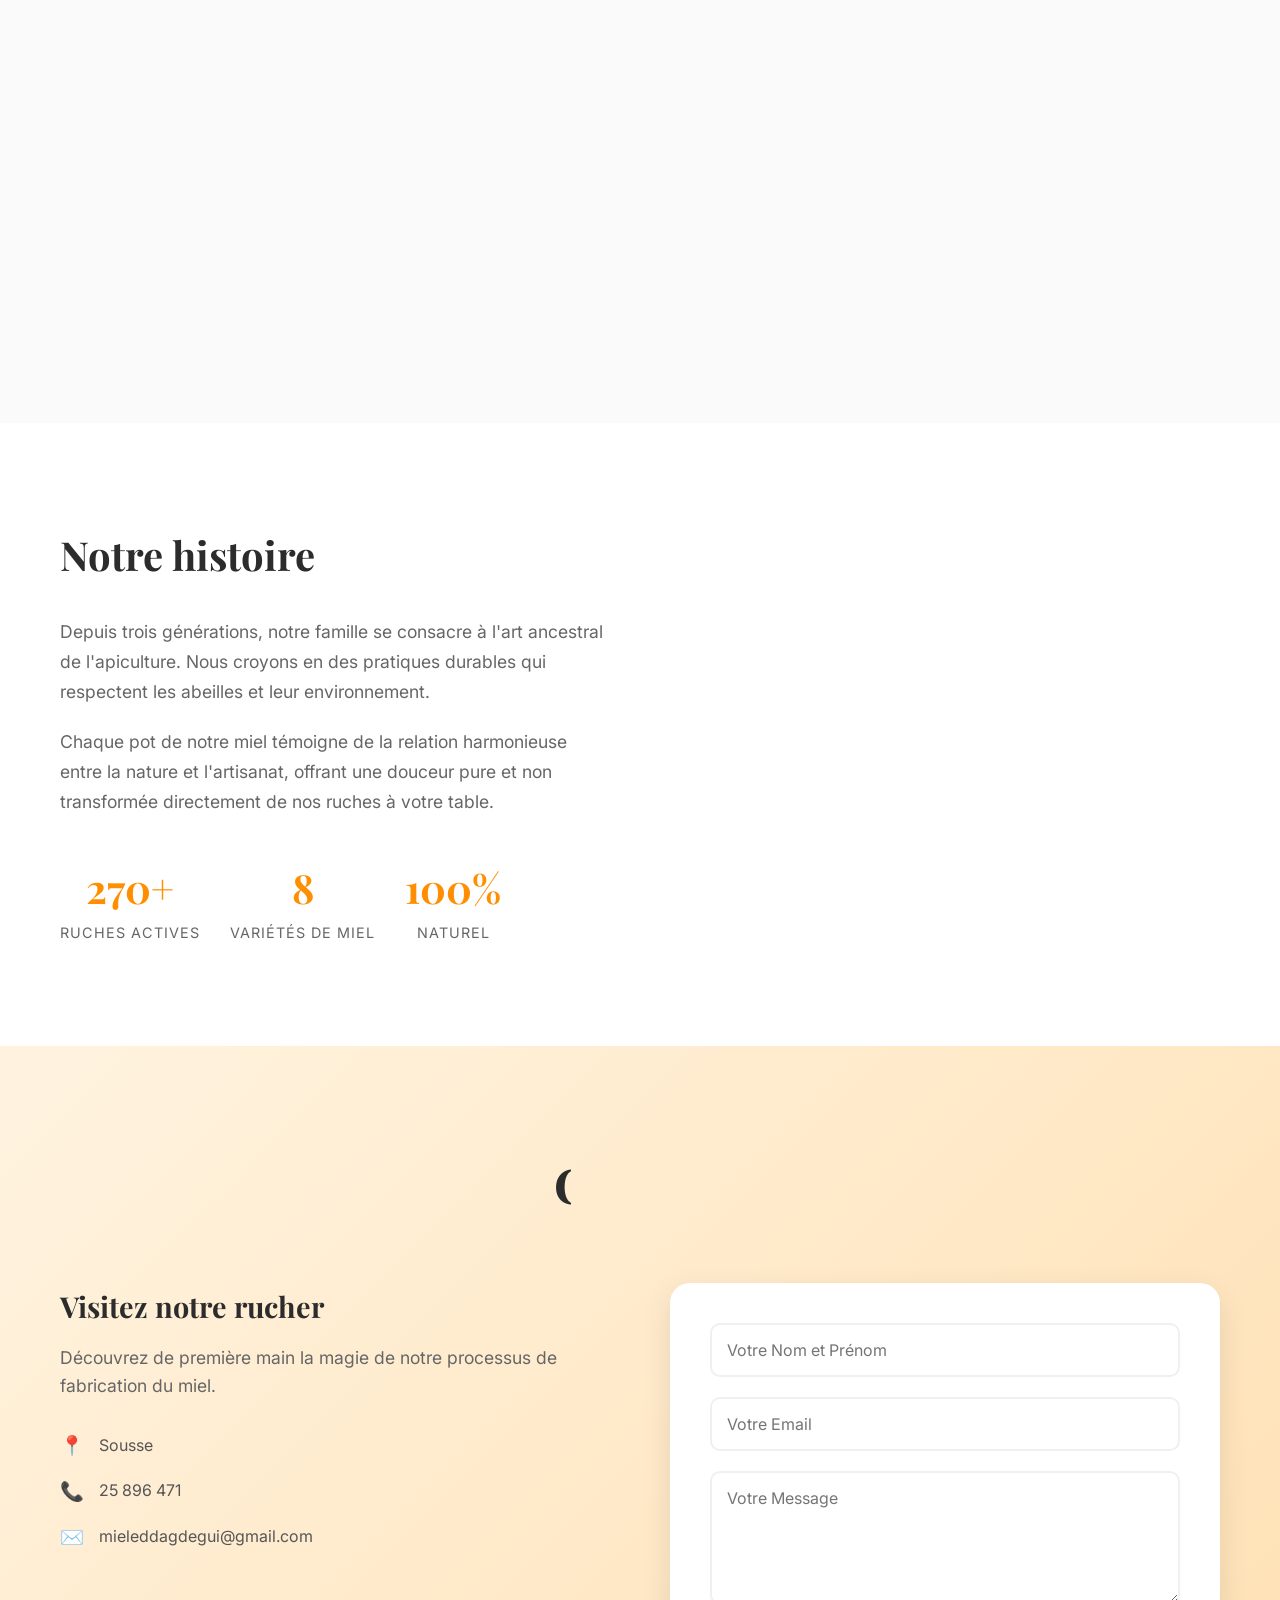
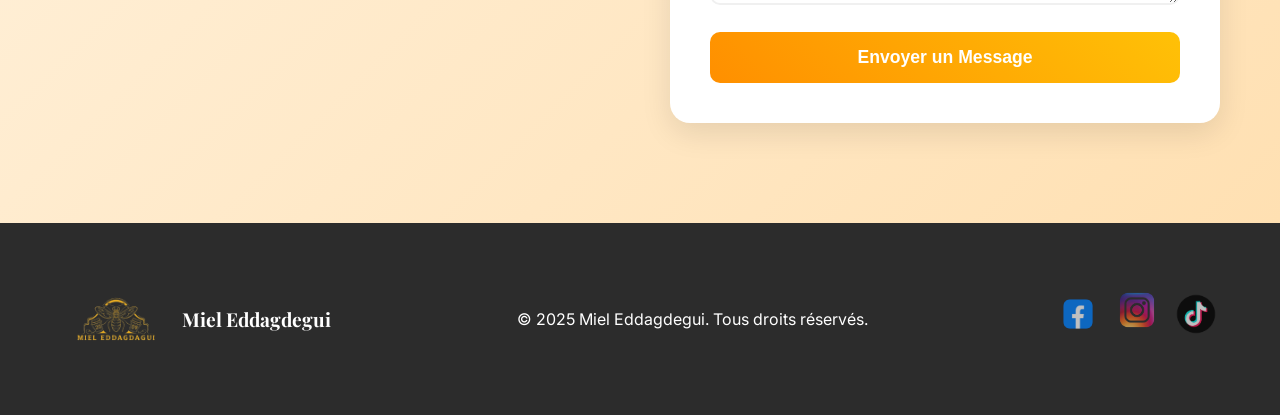
==== commit 35c4b22d: "langue" ====
--- a/index.html
+++ b/index.html
@@ -1,5 +1,5 @@
 <!DOCTYPE html>
-<html lang="en">
+<html lang="fr">
 <head>
     <meta charset="UTF-8">
     <meta name="viewport" content="width=device-width, initial-scale=1.0">
@@ -15,20 +15,26 @@
                 <span class="logo-text">Miel Eddagdegui</span>
             </div>
             <ul class="nav-menu">
-                <li><a href="#home">Acceuil</a></li>
-                <li><a href="#products">Produits</a></li>
-                <li><a href="#about">A propos</a></li>
-                <li><a href="#contact">Contact</a></li>
+                <li><a href="#home" data-fr="Acceuil" data-ar="الرئيسية">Acceuil</a></li>
+                <li><a href="#products" data-fr="Produits" data-ar="المنتجات">Produits</a></li>
+                <li><a href="#about" data-fr="A propos" data-ar="من نحن">A propos</a></li>
+                <li><a href="#contact" data-fr="Contact" data-ar="اتصل بنا">Contact</a></li>
             </ul>
+            <div class="toggle">
+                <div>
+                    <input type="checkbox" id="langToggle">
+                    <div data-unchecked="FR" data-checked="AR"></div>
+                </div>
+            </div>
         </div>
     </nav>
 
     <!-- Hero Section -->
     <section id="home" class="hero">
         <div class="hero-content">
-            <h1 class="hero-title">L'or pur de la nature</h1>
-            <p class="hero-subtitle">Produits artisanaux à base de miel élaborés avec passion et tradition</p>
-            <button class="cta-button">Découvrez notre collection</button>
+            <h1 class="hero-title" data-fr="L'or pur de la nature" data-ar="الذهب الخالص للطبيعة">L'or pur de la nature</h1>
+            <p class="hero-subtitle" data-fr="Produits artisanaux à base de miel élaborés avec passion et tradition" data-ar="منتجات عسل حرفية مصنوعة بشغف وتقاليد">Produits artisanaux à base de miel élaborés avec passion et tradition</p>
+            <button class="cta-button" data-fr="Découvrez notre collection" data-ar="اكتشف مجموعتنا">Découvrez notre collection</button>
         </div>
         <div class="hero-visual">
             <div class="floating-elements">
@@ -42,18 +48,18 @@
     <!-- Products Section -->
     <section id="products" class="products">
         <div class="container">
-            <h2 class="section-title">Notre collection Premium</h2>
+            <h2 class="section-title" data-fr="Notre collection Premium" data-ar="مجموعتنا المميزة">Notre collection Premium</h2>
             <div class="products-grid">
                 <div class="product-card">
                     <div class="product-image">
                         <div class="product-placeholder">🍯</div>
                         <div class="product-overlay">
-                            <button class="view-product">Voir les détails</button>
-                        </div>
-                    </div>
-                    <div class="product-info">
-                        <h3>Miel de Cresson</h3>
-                        <p>Miel de Cresson</p>
+                            <button class="view-product" data-product="cresson" data-fr="Voir les détails" data-ar="عرض التفاصيل">Voir les détails</button>
+                        </div>
+                    </div>
+                    <div class="product-info">
+                        <h3 data-fr="Miel de Cresson" data-ar="عسل الجرجير">Miel de Cresson</h3>
+                        <p data-fr="Miel de Cresson" data-ar="عسل الجرجير">Miel de Cresson</p>
                         <span class="price">120 dt</span>
                     </div>
                 </div>
@@ -62,12 +68,12 @@
                     <div class="product-image">
                         <div class="product-placeholder">🌻</div>
                         <div class="product-overlay">
-                            <button class="view-product">Voir les détails</button>
-                        </div>
-                    </div>
-                    <div class="product-info">
-                        <h3>Miel de Jujubier</h3>
-                        <p>Miel de Jujubier</p>
+                            <button class="view-product" data-product="jujubier" data-fr="Voir les détails" data-ar="عرض التفاصيل">Voir les détails</button>
+                        </div>
+                    </div>
+                    <div class="product-info">
+                        <h3 data-fr="Miel de Jujubier" data-ar="عسل السدر">Miel de Jujubier</h3>
+                        <p data-fr="Miel de Jujubier" data-ar="عسل السدر">Miel de Jujubier</p>
                         <span class="price">60 dt</span>
                     </div>
                 </div>
@@ -76,12 +82,12 @@
                     <div class="product-image">
                         <div class="product-placeholder">🌸</div>
                         <div class="product-overlay">
-                            <button class="view-product">Voir les détails</button>
-                        </div>
-                    </div>
-                    <div class="product-info">
-                        <h3>Miel d'Eucalyptus</h3>
-                        <p>Miel d'Eucalyptus</p>
+                            <button class="view-product" data-product="eucalyptus" data-fr="Voir les détails" data-ar="عرض التفاصيل">Voir les détails</button>
+                        </div>
+                    </div>
+                    <div class="product-info">
+                        <h3 data-fr="Miel d'Eucalyptus" data-ar="عسل الأوكالبتوس">Miel d'Eucalyptus</h3>
+                        <p data-fr="Miel d'Eucalyptus" data-ar="عسل الأوكالبتوس">Miel d'Eucalyptus</p>
                         <span class="price">60 dt</span>
                     </div>
                 </div>
@@ -90,12 +96,12 @@
                     <div class="product-image">
                         <div class="product-placeholder">🌿</div>
                         <div class="product-overlay">
-                            <button class="view-product">Voir les détails</button>
-                        </div>
-                    </div>
-                    <div class="product-info">
-                        <h3>Miel de Montagne</h3>
-                        <p>Miel de Montagne</p>
+                            <button class="view-product" data-product="montagne" data-fr="Voir les détails" data-ar="عرض التفاصيل">Voir les détails</button>
+                        </div>
+                    </div>
+                    <div class="product-info">
+                        <h3 data-fr="Miel de Montagne" data-ar="عسل الجبل">Miel de Montagne</h3>
+                        <p data-fr="Miel de Montagne" data-ar="عسل الجبل">Miel de Montagne</p>
                         <span class="price">60 dt</span>
                     </div>
                 </div>
@@ -104,12 +110,12 @@
                     <div class="product-image">
                         <div class="product-placeholder">🍊</div>
                         <div class="product-overlay">
-                            <button class="view-product">Voir les détails</button>
-                        </div>
-                    </div>
-                    <div class="product-info">
-                        <h3>produit 1</h3>
-                        <p>produit 1</p>
+                            <button class="view-product" data-product="produit1" data-fr="Voir les détails" data-ar="عرض التفاصيل">Voir les détails</button>
+                        </div>
+                    </div>
+                    <div class="product-info">
+                        <h3 data-fr="produit 1" data-ar="منتج 1">produit 1</h3>
+                        <p data-fr="produit 1" data-ar="منتج 1">produit 1</p>
                         <span class="price">60 dt</span>
                     </div>
                 </div>
@@ -118,12 +124,12 @@
                     <div class="product-image">
                         <div class="product-placeholder">🌲</div>
                         <div class="product-overlay">
-                            <button class="view-product">Voir les détails</button>
-                        </div>
-                    </div>
-                    <div class="product-info">
-                        <h3>produit 1</h3>
-                        <p>produit 1</p>
+                            <button class="view-product" data-product="produit2" data-fr="Voir les détails" data-ar="عرض التفاصيل">Voir les détails</button>
+                        </div>
+                    </div>
+                    <div class="product-info">
+                        <h3 data-fr="produit 1" data-ar="منتج 1">produit 1</h3>
+                        <p data-fr="produit 1" data-ar="منتج 1">produit 1</p>
                         <span class="price">60 dt</span>
                     </div>
                 </div>
@@ -136,21 +142,21 @@
         <div class="container">
             <div class="about-content">
                 <div class="about-text">
-                    <h2>Notre histoire</h2>
-                    <p>Depuis trois générations, notre famille se consacre à l'art ancestral de l'apiculture. Nous croyons en des pratiques durables qui respectent les abeilles et leur environnement.</p>
-                    <p>Chaque pot de notre miel témoigne de la relation harmonieuse entre la nature et l'artisanat, offrant une douceur pure et non transformée directement de nos ruches à votre table.</p>
+                    <h2 data-fr="Notre histoire" data-ar="قصتنا">Notre histoire</h2>
+                    <p data-fr="Depuis trois générations, notre famille se consacre à l'art ancestral de l'apiculture. Nous croyons en des pratiques durables qui respectent les abeilles et leur environnement." data-ar="منذ ثلاثة أجيال، تكرس عائلتنا نفسها لفن تربية النحل التقليدي. نؤمن بممارسات مستدامة تحترم النحل وبيئته.">Depuis trois générations, notre famille se consacre à l'art ancestral de l'apiculture. Nous croyons en des pratiques durables qui respectent les abeilles et leur environnement.</p>
+                    <p data-fr="Chaque pot de notre miel témoigne de la relation harmonieuse entre la nature et l'artisanat, offrant une douceur pure et non transformée directement de nos ruches à votre table." data-ar="كل وعاء من عسلنا يشهد على العلاقة المتناغمة بين الطبيعة والحرفية، ويقدم حلاوة نقية وغير معالجة مباشرة من خلايانا إلى طاولتك.">Chaque pot de notre miel témoigne de la relation harmonieuse entre la nature et l'artisanat, offrant une douceur pure et non transformée directement de nos ruches à votre table.</p>
                     <div class="stats">
                         <div class="stat">
                             <span class="stat-number">270+</span>
-                            <span class="stat-label">Ruches actives</span>
+                            <span class="stat-label" data-fr="Ruches actives" data-ar="خلايا نشطة">Ruches actives</span>
                         </div>
                         <div class="stat">
                             <span class="stat-number">8</span>
-                            <span class="stat-label">Variétés de miel</span>
+                            <span class="stat-label" data-fr="Variétés de miel" data-ar="أنواع العسل">Variétés de miel</span>
                         </div>
                         <div class="stat">
                             <span class="stat-number">100%</span>
-                            <span class="stat-label">naturel</span>
+                            <span class="stat-label" data-fr="naturel" data-ar="طبيعي">naturel</span>
                         </div>
                     </div>
                 </div>
@@ -171,15 +177,15 @@
     <!-- Contact Section -->
     <section id="contact" class="contact">
         <div class="container">
-            <h2 class="section-title">Contact</h2>
+            <h2 class="section-title" data-fr="Contact" data-ar="اتصل بنا">Contact</h2>
             <div class="contact-content">
                 <div class="contact-info">
-                    <h3>Visitez notre rucher</h3>
-                    <p>Découvrez de première main la magie de notre processus de fabrication du miel.</p>
+                    <h3 data-fr="Visitez notre rucher" data-ar="قم بزيارة منحلنا">Visitez notre rucher</h3>
+                    <p data-fr="Découvrez de première main la magie de notre processus de fabrication du miel." data-ar="اكتشف بنفسك سحر عملية صنع العسل لدينا.">Découvrez de première main la magie de notre processus de fabrication du miel.</p>
                     <div class="contact-details">
                         <div class="detail">
                             <span class="icon">📍</span>
-                            <span>Sousse </span>
+                            <span>Sousse</span>
                         </div>
                         <div class="detail">
                             <span class="icon">📞</span>
@@ -192,10 +198,10 @@
                     </div>
                 </div>
                 <form class="contact-form">
-                    <input type="text" placeholder="Votre Nom et Prénom" required>
-                    <input type="email" placeholder="Votre Email" required>
-                    <textarea placeholder="Votre Message" rows="5" required></textarea>
-                    <button type="submit">Envoyer un Message</button>
+                    <input type="text" placeholder="Votre Nom et Prénom" data-placeholder-fr="Votre Nom et Prénom" data-placeholder-ar="اسمك الكامل" required>
+                    <input type="email" placeholder="Votre Email" data-placeholder-fr="Votre Email" data-placeholder-ar="بريدك الإلكتروني" required>
+                    <textarea placeholder="Votre Message" data-placeholder-fr="Votre Message" data-placeholder-ar="رسالتك" rows="5" required></textarea>
+                    <button type="submit" data-fr="Envoyer un Message" data-ar="إرسال رسالة">Envoyer un Message</button>
                 </form>
             </div>
         </div>
@@ -209,7 +215,7 @@
                     <img class="logo-image" src="logo-removebg-preview.png">
                     <span class="logo-text">Miel Eddagdegui</span>
                 </div>
-                <p>&copy; 2025 Miel Eddagdegui. Tous droits réservés.</p>
+                <p data-fr="© 2025 Miel Eddagdegui. Tous droits réservés." data-ar="© 2025 عسل الدقدوقي. جميع الحقوق محفوظة.">&copy; 2025 Miel Eddagdegui. Tous droits réservés.</p>
                 <div class="social-links">
                     <a href="https://www.facebook.com/share/1C5oXVYhLA/"><img class="social-logo" src="facebook.webp"></a>
                     <a href="https://www.instagram.com/mieleddagdagui?igsh=cGZuZXRrZ2twYXU0"><img class="insta-logo" src="insta.png"></a>
@@ -219,7 +225,141 @@
         </div>
     </footer>
 
+    <!-- Product Details Popup -->
+    <div class="popup-overlay" id="productPopup">
+        <div class="popup-content">
+            <button class="popup-close" id="closePopup">&times;</button>
+            <h2 class="popup-title" id="popupTitle">Détails du produit</h2>
+            <div class="popup-body" id="popupBody">
+                <!-- Product details will be inserted here -->
+                <p data-fr="Les bienfaits de ce produit seront affichés ici." data-ar="سيتم عرض فوائد هذا المنتج هنا.">Les bienfaits de ce produit seront affichés ici.</p>
+            </div>
+        </div>
+    </div>
+
     <script>
+        // Language switching
+        let currentLang = 'fr';
+        const langToggle = document.getElementById('langToggle');
+        const html = document.querySelector('html');
+
+        langToggle.addEventListener('change', () => {
+            currentLang = langToggle.checked ? 'ar' : 'fr';
+            html.setAttribute('lang', currentLang);
+            // Remove RTL to keep positions fixed
+            // html.setAttribute('dir', currentLang === 'ar' ? 'rtl' : 'ltr');
+            
+            // Update all translatable elements
+            document.querySelectorAll('[data-fr]').forEach(el => {
+                el.textContent = el.getAttribute(`data-${currentLang}`);
+            });
+            
+            // Update placeholders
+            document.querySelectorAll('[data-placeholder-fr]').forEach(el => {
+                el.placeholder = el.getAttribute(`data-placeholder-${currentLang}`);
+            });
+        });
+
+        // Product popup
+        const popup = document.getElementById('productPopup');
+        const closePopup = document.getElementById('closePopup');
+        const popupTitle = document.getElementById('popupTitle');
+        const popupBody = document.getElementById('popupBody');
+
+        // Product details data (you can customize this later)
+        const productDetails = {
+            cresson: {
+                fr: {
+                    title: 'Miel de Cresson',
+                    content: 'Les bienfaits du miel de cresson seront affichés ici.'
+                },
+                ar: {
+                    title: 'عسل الجرجير',
+                    content: 'سيتم عرض فوائد عسل الجرجير هنا.'
+                }
+            },
+            jujubier: {
+                fr: {
+                    title: 'Miel de Jujubier',
+                    content: 'Les bienfaits du miel de jujubier seront affichés ici.'
+                },
+                ar: {
+                    title: 'عسل السدر',
+                    content: 'سيتم عرض فوائد عسل السدر هنا.'
+                }
+            },
+            eucalyptus: {
+                fr: {
+                    title: 'Miel d\'Eucalyptus',
+                    content: 'Les bienfaits du miel d\'eucalyptus seront affichés ici.'
+                },
+                ar: {
+                    title: 'عسل الأوكالبتوس',
+                    content: 'سيتم عرض فوائد عسل الأوكالبتوس هنا.'
+                }
+            },
+            montagne: {
+                fr: {
+                    title: 'Miel de Montagne',
+                    content: 'Les bienfaits du miel de montagne seront affichés ici.'
+                },
+                ar: {
+                    title: 'عسل الجبل',
+                    content: 'سيتم عرض فوائد عسل الجبل هنا.'
+                }
+            },
+            produit1: {
+                fr: {
+                    title: 'Produit 1',
+                    content: 'Les bienfaits de ce produit seront affichés ici.'
+                },
+                ar: {
+                    title: 'منتج 1',
+                    content: 'سيتم عرض فوائد هذا المنتج هنا.'
+                }
+            },
+            produit2: {
+                fr: {
+                    title: 'Produit 2',
+                    content: 'Les bienfaits de ce produit seront affichés ici.'
+                },
+                ar: {
+                    title: 'منتج 2',
+                    content: 'سيتم عرض فوائد هذا المنتج هنا.'
+                }
+            }
+        };
+
+        // Open popup
+        document.querySelectorAll('.view-product').forEach(btn => {
+            btn.addEventListener('click', (e) => {
+                e.stopPropagation();
+                const productId = btn.getAttribute('data-product');
+                const product = productDetails[productId];
+                
+                if (product) {
+                    popupTitle.textContent = product[currentLang].title;
+                    popupBody.innerHTML = `<p>${product[currentLang].content}</p>`;
+                }
+                
+                popup.classList.add('active');
+                document.body.style.overflow = 'hidden';
+            });
+        });
+
+        // Close popup
+        closePopup.addEventListener('click', () => {
+            popup.classList.remove('active');
+            document.body.style.overflow = '';
+        });
+
+        popup.addEventListener('click', (e) => {
+            if (e.target === popup) {
+                popup.classList.remove('active');
+                document.body.style.overflow = '';
+            }
+        });
+
         // Smooth scrolling for navigation links
         document.querySelectorAll('a[href^="#"]').forEach(anchor => {
             anchor.addEventListener('click', function (e) {
@@ -248,7 +388,10 @@
         // Form submission
         document.querySelector('.contact-form').addEventListener('submit', function(e) {
             e.preventDefault();
-            alert('Thank you for your message! We\'ll get back to you soon.');
+            const message = currentLang === 'fr' 
+                ? 'Merci pour votre message! Nous vous répondrons bientôt.' 
+                : 'شكرا لرسالتك! سنرد عليك قريبا.';
+            alert(message);
             this.reset();
         });
 
--- a/portfolio.css
+++ b/portfolio.css
@@ -40,15 +40,17 @@
 }
 
 .nav-container {
-    max-width: 1200px;
+    max-width: 100%;
     margin: 0 auto;
     padding: 0 20px;
     display: flex;
     justify-content: space-between;
     align-items: center;
     height: 70px;
-}
-
+    position: relative;
+}
+
+/* Logo - Always on the left */
 .logo {
     display: flex;
     align-items: center;
@@ -57,15 +59,20 @@
     font-weight: 700;
     font-size: 1.5rem;
     color: #f2b21d;
-}
+    position: absolute;
+    left: 20px;
+}
+
 .logo-image {
     height: 7rem;
     width: 7rem;
 }
+
 .social-logo {
     height: 3rem;
     width: 3rem;
 }
+
 .insta-logo {
     height: 2.5rem;
     width: 2.5rem;
@@ -76,10 +83,14 @@
     animation: pulse 2s infinite;
 }
 
+/* Navigation Menu - Centered */
 .nav-menu {
     display: flex;
     list-style: none;
     gap: 30px;
+    position: absolute;
+    left: 50%;
+    transform: translateX(-50%);
 }
 
 .nav-menu a {
@@ -107,6 +118,89 @@
 
 .nav-menu a:hover::after {
     width: 100%;
+}
+
+/* Language Toggle - Always on the right */
+.toggle {
+    position: absolute;
+    right: 20px;
+}
+
+.toggle > div {
+    position: relative;
+    padding: 6px;
+    width: 100px;
+    height: 50px;
+    border-radius: 50px;
+    box-shadow: 0 -1px 1px 0 rgba(0, 0, 0, .5), 0px 1px 1px 0 rgba(255, 255, 255, 1);
+    background: rgb(189, 191, 193);
+    background: linear-gradient(to bottom, rgba(189, 191, 193, 1) 0%, rgba(249, 251, 254, 1) 100%);
+}
+
+.toggle > div > input[type=checkbox] {
+    position: absolute;
+    opacity: 0;
+    top: -2px;
+    left: 11px;
+    width: 88px;
+    height: 38px;
+    z-index: 5;
+    cursor: pointer;
+}
+
+.toggle > div > input[type=checkbox] ~ div {
+    width: 88px;
+    height: 38px;
+    border-radius: 50px;
+    border: 1px solid #979797;
+    box-shadow: inset 5px 0 0 0 rgba(0, 0, 0, .1), inset -5px 0 0 0 rgba(0, 0, 0, .1), inset -6px 0 0 0 rgba(255, 255, 255, .5), inset -4px 6px 11px -5px rgba(0, 0, 0, .2), inset 1px 1px 0 0 rgba(255, 255, 255, 1), -6px 4px 11px -7px rgba(0, 0, 0, .5);
+    background: rgb(253, 252, 251);
+    background: linear-gradient(to right, rgba(253, 252, 251, 1) 37%, rgba(229, 229, 229, 1) 61%);
+    transition: all 0.3s ease;
+}
+
+.toggle > div > input[type=checkbox]:checked ~ div {
+    box-shadow: inset -5px 0 0 0 rgba(0, 0, 0, .1), inset 5px 0 0 0 rgba(0, 0, 0, .1), inset 6px 0 0 0 rgba(255, 255, 255, .5), inset -4px 6px 11px -5px rgba(0, 0, 0, .2), inset 1px 1px 0 0 rgba(255, 255, 255, 1), -6px 4px 11px -7px rgba(0, 0, 0, .5);
+    background: rgb(229, 229, 229);
+    background: linear-gradient(to right, rgba(229, 229, 229, 1) 39%, rgba(253, 252, 251, 1) 63%);
+}
+
+.toggle > div > input[type=checkbox] ~ div:before {
+    content: attr(data-unchecked);
+    display: block;
+    position: absolute;
+    border-radius: 10px;
+    top: 12px;
+    left: 16px;
+    font-weight: 700;
+    font-size: 0.8rem;
+    color: #ff8f00;
+    text-shadow: 0 1px 0 #fff, 0px 0 5px #007a08;
+    filter: dropshadow(color=#007a08, offx=0, offy=0);
+}
+
+.toggle > div > input[type=checkbox] ~ div:after {
+    content: attr(data-checked);
+    color: #000;
+    text-shadow: none;
+    filter: dropshadow(none);
+    display: block;
+    position: absolute;
+    border-radius: 10px;
+    top: 12px;
+    left: 62px;
+    font-weight: 700;
+    font-size: 0.8rem;
+}
+
+.toggle > div > input[type=checkbox]:checked ~ div:before {
+    color: #999;  /* Gray when FR is not selected */
+    text-shadow: none;
+}
+
+.toggle > div > input[type=checkbox]:checked ~ div:after {
+    color: #ff8f00;  /* Your website's orange color when AR is selected */
+    text-shadow: 0 1px 0 #fff;
 }
 
 /* Hero Section */
@@ -538,6 +632,148 @@
     transform: scale(1.1);
 }
 
+/* Popup Styles */
+.popup-overlay {
+    position: fixed;
+    top: 0;
+    left: 0;
+    width: 100%;
+    height: 100%;
+    background: rgba(0, 0, 0, 0.7);
+    backdrop-filter: blur(5px);
+    z-index: 9999;
+    display: flex;
+    align-items: center;
+    justify-content: center;
+    opacity: 0;
+    visibility: hidden;
+    transition: all 0.3s ease;
+}
+
+.popup-overlay.active {
+    opacity: 1;
+    visibility: visible;
+}
+
+.popup-content {
+    background: white;
+    border-radius: 20px;
+    padding: 40px;
+    max-width: 600px;
+    width: 90%;
+    max-height: 80vh;
+    overflow-y: auto;
+    position: relative;
+    box-shadow: 0 20px 60px rgba(0, 0, 0, 0.3);
+    transform: translateY(-50px);
+    transition: transform 0.3s ease;
+}
+
+.popup-overlay.active .popup-content {
+    transform: translateY(0);
+}
+
+.popup-close {
+    position: absolute;
+    top: 15px;
+    right: 15px;
+    background: transparent;
+    border: none;
+    font-size: 2rem;
+    color: #666;
+    cursor: pointer;
+    width: 40px;
+    height: 40px;
+    display: flex;
+    align-items: center;
+    justify-content: center;
+    border-radius: 50%;
+    transition: all 0.3s ease;
+}
+
+.popup-close:hover {
+    background: #f0f0f0;
+    color: #ff8f00;
+    transform: rotate(90deg);
+}
+
+.popup-title {
+    font-family: 'Playfair Display', serif;
+    font-size: 2rem;
+    color: #2c2c2c;
+    margin-bottom: 20px;
+    padding-right: 40px;
+}
+
+.popup-body {
+    color: #666;
+    line-height: 1.8;
+    font-size: 1.1rem;
+}
+
+.popup-body p {
+    margin-bottom: 15px;
+}
+
+.popup-body ul {
+    margin-left: 20px;
+    margin-bottom: 15px;
+}
+
+.popup-body li {
+    margin-bottom: 10px;
+}
+
+/* RTL Support for Arabic */
+html[dir="rtl"] {
+    direction: rtl;
+}
+
+/* Keep logo, toggle, and nav in same position for RTL */
+html[dir="rtl"] .logo {
+    left: 20px;  /* Stay on the left */
+}
+
+html[dir="rtl"] .toggle {
+    right: 20px;  /* Stay on the right */
+}
+
+html[dir="rtl"] .nav-menu {
+    left: 50%;
+    transform: translateX(-50%);  /* Stay centered */
+}
+
+html[dir="rtl"] .hero {
+    flex-direction: row-reverse;
+}
+
+html[dir="rtl"] .about-content {
+    direction: rtl;
+}
+
+html[dir="rtl"] .contact-content {
+    direction: rtl;
+}
+
+html[dir="rtl"] .footer-content {
+    direction: rtl;
+}
+
+html[dir="rtl"] .popup-close {
+    right: auto;
+    left: 15px;
+}
+
+html[dir="rtl"] .popup-title {
+    padding-right: 0;
+    padding-left: 40px;
+}
+
+html[dir="rtl"] .popup-body ul {
+    margin-left: 0;
+    margin-right: 20px;
+}
+
 /* Animations */
 @keyframes float {
     0%, 100% {
@@ -557,72 +793,57 @@
     }
 }
 
-/* Responsive Design */
-@media (max-width: 768px) {
-    .nav-menu {
-        display: none;
-    }
-    
-    .hero {
-        flex-direction: column;
-        text-align: center;
-        padding: 100px 20px 50px;
-    }
-    
-    .hero-title {
-        font-size: 2.5rem;
-    }
-    
-    .products-grid {
-        grid-template-columns: 1fr;
-        gap: 20px;
-    }
-    
-    .about-content {
-        grid-template-columns: 1fr;
-        gap: 40px;
-    }
-    
-    .contact-content {
-        grid-template-columns: 1fr;
-        gap: 40px;
-    }
-    
-    .stats {
-        justify-content: center;
-        gap: 20px;
-    }
-    
-    .footer-content {
-        flex-direction: column;
-        gap: 20px;
-        text-align: center;
-    }
-}
-
-@media (max-width: 480px) {
-    .hero-title {
-        font-size: 2rem;
-    }
-    
-    .section-title {
-        font-size: 2rem;
-    }
-    
-    .hero-visual {
-        height: 300px;
-    }
-    
-    .honey-drop {
-        font-size: 2rem;
-    }
-    
-    .contact-form {
-        padding: 20px;
-    }
-}
-
-/* Additional Styling for Enhanced Visual Appeal */
+.hero-content {
+    animation: fadeInUp 1s ease-out;
+}
+
+.hero-visual {
+    animation: fadeInRight 1s ease-out 0.3s backwards;
+}
+
+@keyframes fadeInUp {
+    from {
+        opacity: 0;
+        transform: translateY(30px);
+    }
+    to {
+        opacity: 1;
+        transform: translateY(0);
+    }
+}
+
+@keyframes fadeInRight {
+    from {
+        opacity: 0;
+        transform: translateX(30px);
+    }
+    to {
+        opacity: 1;
+        transform: translateX(0);
+    }
+}
+
+/* Scroll animations */
+.product-card {
+    opacity: 0;
+    transform: translateY(30px);
+    animation: slideInUp 0.6s ease-out forwards;
+}
+
+.product-card:nth-child(1) { animation-delay: 0.1s; }
+.product-card:nth-child(2) { animation-delay: 0.2s; }
+.product-card:nth-child(3) { animation-delay: 0.3s; }
+.product-card:nth-child(4) { animation-delay: 0.4s; }
+.product-card:nth-child(5) { animation-delay: 0.5s; }
+.product-card:nth-child(6) { animation-delay: 0.6s; }
+
+@keyframes slideInUp {
+    to {
+        opacity: 1;
+        transform: translateY(0);
+    }
+}
+
 .product-card::before {
     content: '';
     position: absolute;
@@ -639,53 +860,121 @@
     opacity: 1;
 }
 
-.hero-content {
-    animation: fadeInUp 1s ease-out;
-}
-
-.hero-visual {
-    animation: fadeInRight 1s ease-out 0.3s backwards;
-}
-
-@keyframes fadeInUp {
-    from {
-        opacity: 0;
-        transform: translateY(30px);
-    }
-    to {
-        opacity: 1;
-        transform: translateY(0);
-    }
-}
-
-@keyframes fadeInRight {
-    from {
-        opacity: 0;
-        transform: translateX(30px);
-    }
-    to {
-        opacity: 1;
-        transform: translateX(0);
-    }
-}
-
-/* Scroll animations */
-.product-card {
-    opacity: 0;
-    transform: translateY(30px);
-    animation: slideInUp 0.6s ease-out forwards;
-}
-
-.product-card:nth-child(1) { animation-delay: 0.1s; }
-.product-card:nth-child(2) { animation-delay: 0.2s; }
-.product-card:nth-child(3) { animation-delay: 0.3s; }
-.product-card:nth-child(4) { animation-delay: 0.4s; }
-.product-card:nth-child(5) { animation-delay: 0.5s; }
-.product-card:nth-child(6) { animation-delay: 0.6s; }
-
-@keyframes slideInUp {
-    to {
-        opacity: 1;
-        transform: translateY(0);
+/* Responsive Design */
+@media (max-width: 768px) {
+    .nav-menu {
+        display: none;
+    }
+    
+    .logo {
+        position: static;
+    }
+    
+    .toggle {
+        position: static;
+    }
+    
+    .nav-container {
+        justify-content: space-between;
+    }
+    
+    .hero {
+        flex-direction: column;
+        text-align: center;
+        padding: 100px 20px 50px;
+    }
+    
+    .hero-title {
+        font-size: 2.5rem;
+    }
+    
+    .products-grid {
+        grid-template-columns: 1fr;
+        gap: 20px;
+    }
+    
+    .about-content {
+        grid-template-columns: 1fr;
+        gap: 40px;
+    }
+    
+    .contact-content {
+        grid-template-columns: 1fr;
+        gap: 40px;
+    }
+    
+    .stats {
+        justify-content: center;
+        gap: 20px;
+    }
+    
+    .footer-content {
+        flex-direction: column;
+        gap: 20px;
+        text-align: center;
+    }
+    
+    .popup-content {
+        padding: 30px 20px;
+        width: 95%;
+    }
+    
+    .popup-title {
+        font-size: 1.5rem;
+    }
+    
+    .popup-body {
+        font-size: 1rem;
+    }
+}
+
+@media (max-width: 480px) {
+    .hero-title {
+        font-size: 2rem;
+    }
+    
+    .section-title {
+        font-size: 2rem;
+    }
+    
+    .hero-visual {
+        height: 300px;
+    }
+    
+    .honey-drop {
+        font-size: 2rem;
+    }
+    
+    .contact-form {
+        padding: 20px;
+    }
+    
+    .toggle > div {
+        width: 90px;
+        height: 45px;
+        padding: 6px;
+    }
+    
+    .toggle > div > input[type=checkbox] {
+        width: 78px;
+        height: 33px;
+        left: 10px;
+    }
+    
+    .toggle > div > input[type=checkbox] ~ div {
+        width: 78px;
+        height: 33px;
+    }
+    
+    .toggle > div > input[type=checkbox] ~ div:before {
+        top: 10px;
+        left: 14px;
+        font-size: 0.7rem;
+    }
+    
+    .toggle > div > input[type=checkbox] ~ div:after {
+        top: 10px;
+        left: 55px;
+        font-size: 0.7rem;
     }
 }
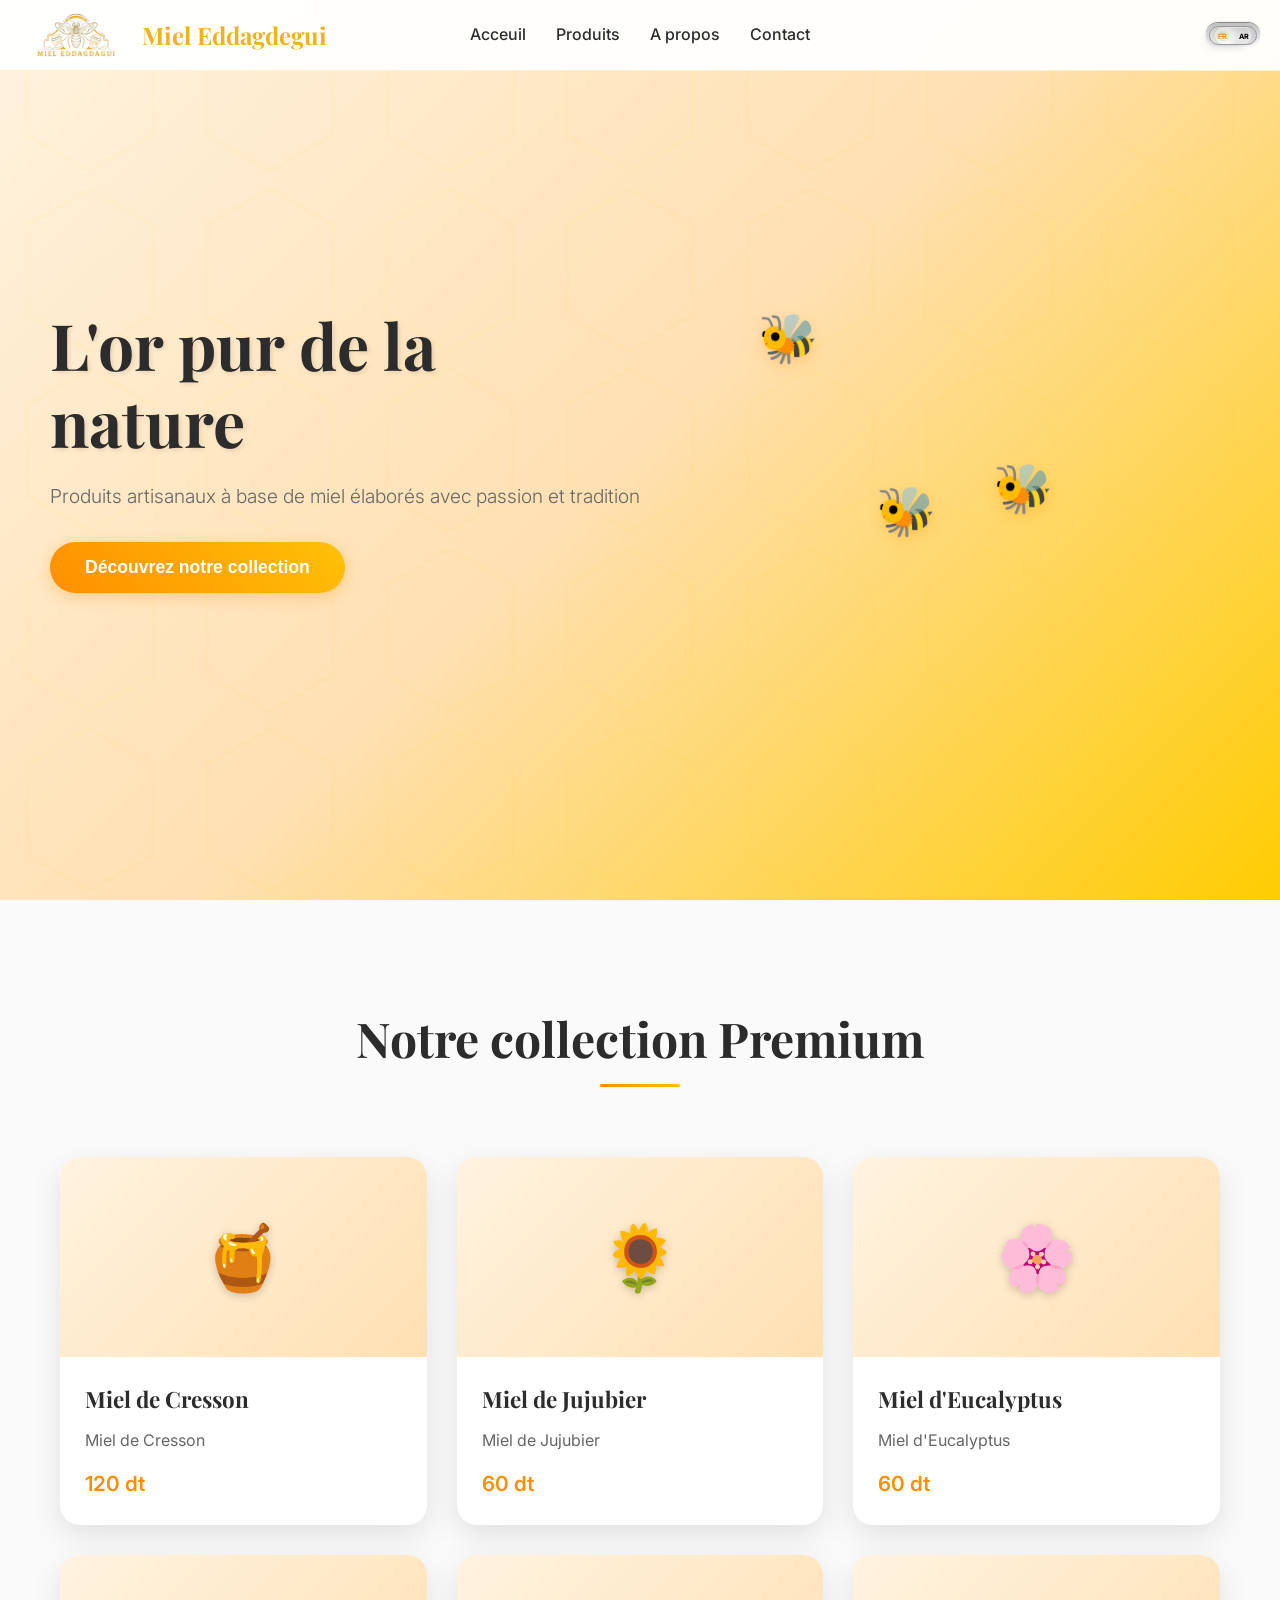
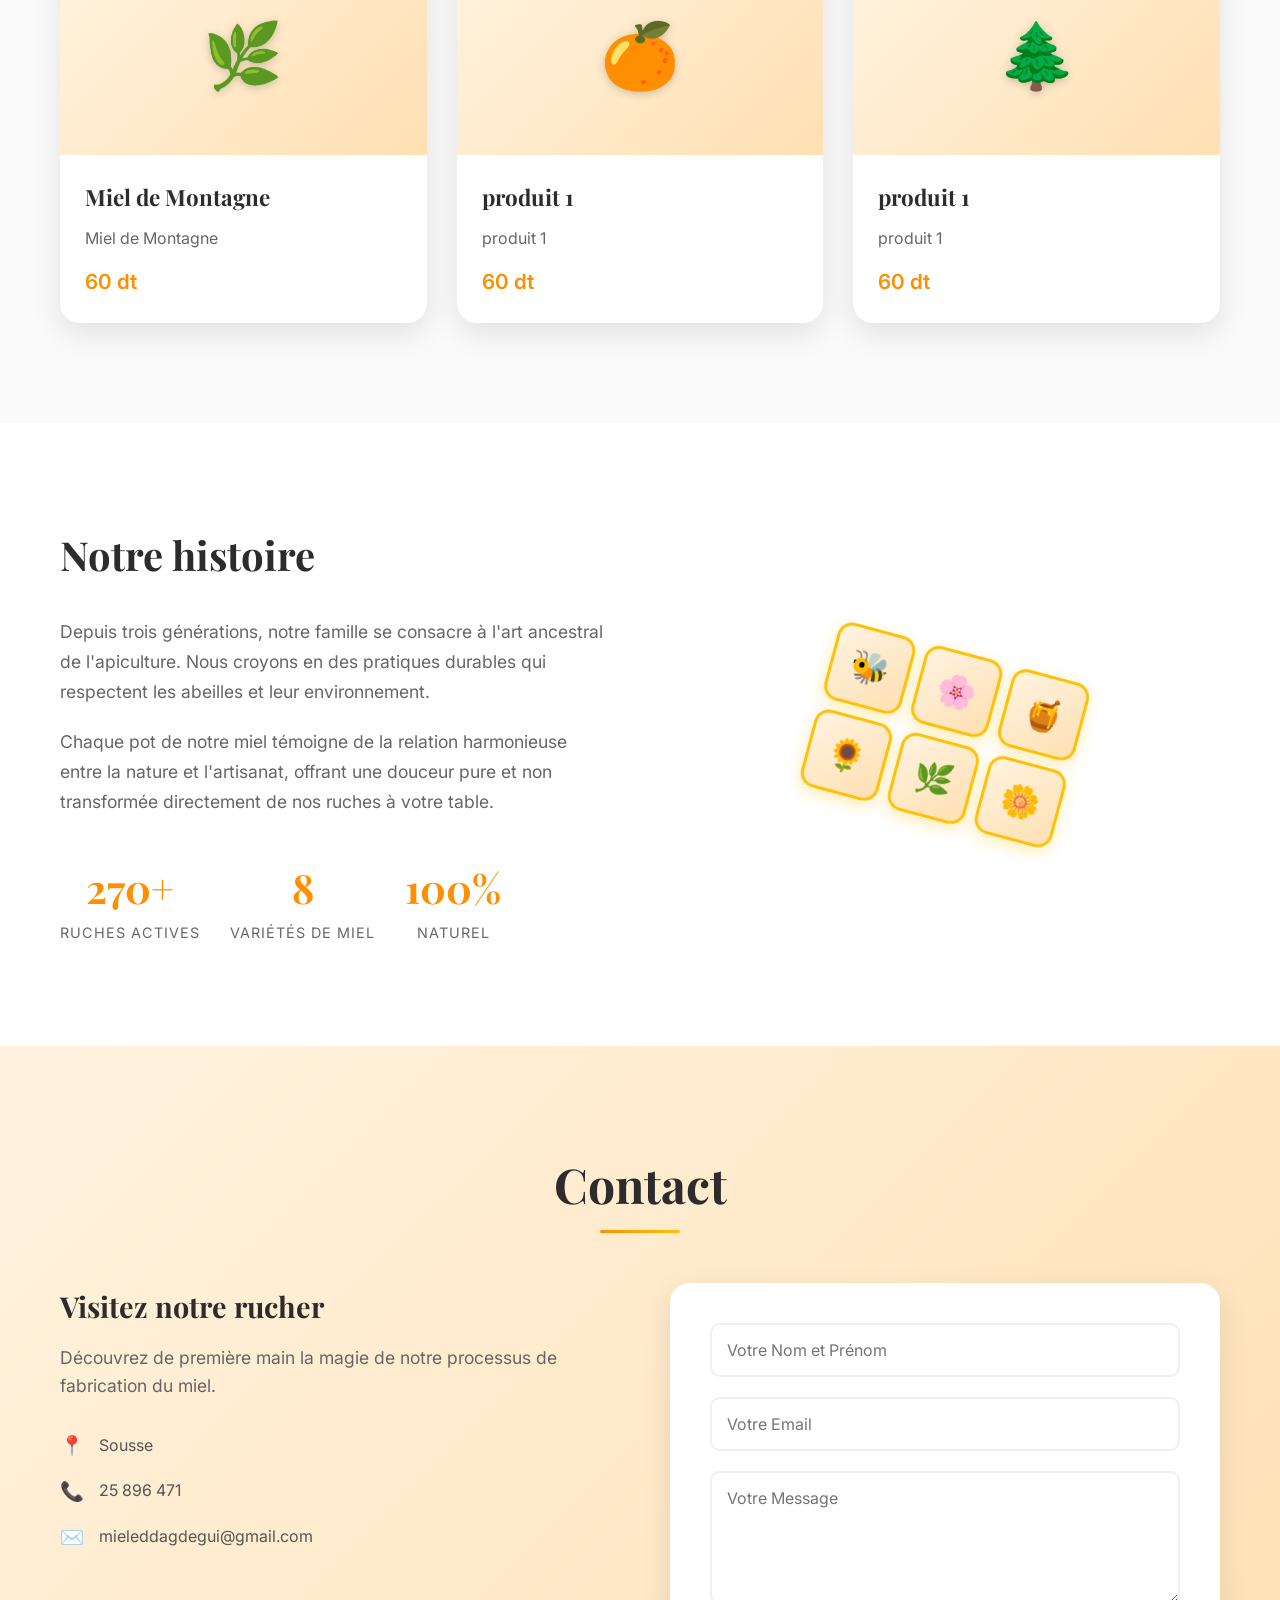
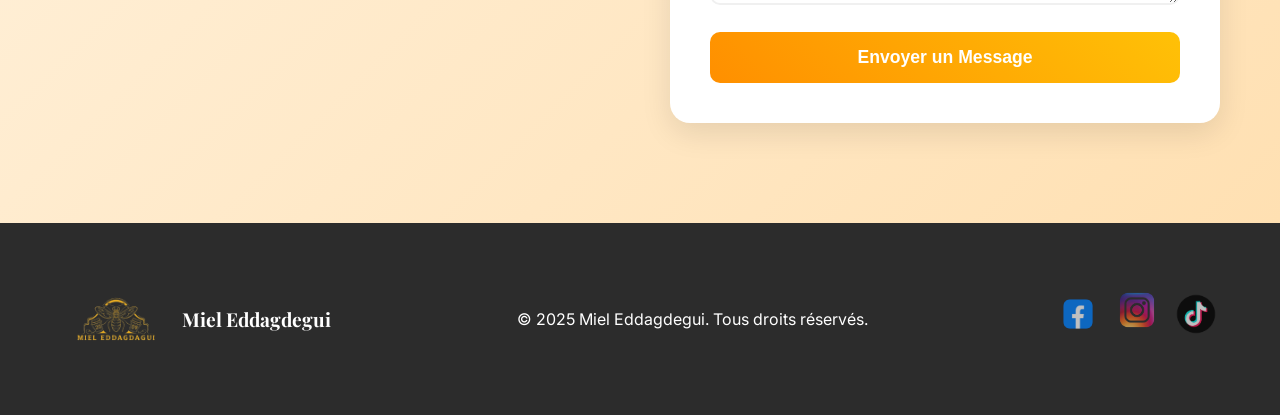
==== commit fdd65f1d: "updates" ====
--- a/index.html
+++ b/index.html
@@ -1,11 +1,15 @@
 <!DOCTYPE html>
 <html lang="fr">
+
 <head>
     <meta charset="UTF-8">
     <meta name="viewport" content="width=device-width, initial-scale=1.0">
     <link rel="stylesheet" href="portfolio.css">
-    <link href="https://fonts.googleapis.com/css2?family=Playfair+Display:wght@400;700&family=Inter:wght@300;400;500;600&display=swap" rel="stylesheet">
+    <link
+        href="https://fonts.googleapis.com/css2?family=Playfair+Display:wght@400;700&family=Inter:wght@300;400;500;600&display=swap"
+        rel="stylesheet">
 </head>
+
 <body>
     <!-- Navigation -->
     <nav class="navbar">
@@ -32,9 +36,13 @@
     <!-- Hero Section -->
     <section id="home" class="hero">
         <div class="hero-content">
-            <h1 class="hero-title" data-fr="L'or pur de la nature" data-ar="الذهب الخالص للطبيعة">L'or pur de la nature</h1>
-            <p class="hero-subtitle" data-fr="Produits artisanaux à base de miel élaborés avec passion et tradition" data-ar="منتجات عسل حرفية مصنوعة بشغف وتقاليد">Produits artisanaux à base de miel élaborés avec passion et tradition</p>
-            <button class="cta-button" data-fr="Découvrez notre collection" data-ar="اكتشف مجموعتنا">Découvrez notre collection</button>
+            <h1 class="hero-title" data-fr="L'or pur de la nature" data-ar="الذهب الخالص للطبيعة">L'or pur de la nature
+            </h1>
+            <p class="hero-subtitle" data-fr="Produits artisanaux à base de miel élaborés avec passion et tradition"
+                data-ar="منتجات عسل حرفية مصنوعة بشغف وتقاليد">Produits artisanaux à base de miel élaborés avec passion
+                et tradition</p>
+            <button class="cta-button" data-fr="Découvrez notre collection" data-ar="اكتشف مجموعتنا">Découvrez notre
+                collection</button>
         </div>
         <div class="hero-visual">
             <div class="floating-elements">
@@ -48,13 +56,15 @@
     <!-- Products Section -->
     <section id="products" class="products">
         <div class="container">
-            <h2 class="section-title" data-fr="Notre collection Premium" data-ar="مجموعتنا المميزة">Notre collection Premium</h2>
+            <h2 class="section-title" data-fr="Notre collection Premium" data-ar="مجموعتنا المميزة">Notre collection
+                Premium</h2>
             <div class="products-grid">
                 <div class="product-card">
                     <div class="product-image">
                         <div class="product-placeholder">🍯</div>
                         <div class="product-overlay">
-                            <button class="view-product" data-product="cresson" data-fr="Voir les détails" data-ar="عرض التفاصيل">Voir les détails</button>
+                            <button class="view-product" data-product="cresson" data-fr="Voir les détails"
+                                data-ar="عرض التفاصيل">Voir les détails</button>
                         </div>
                     </div>
                     <div class="product-info">
@@ -68,7 +78,8 @@
                     <div class="product-image">
                         <div class="product-placeholder">🌻</div>
                         <div class="product-overlay">
-                            <button class="view-product" data-product="jujubier" data-fr="Voir les détails" data-ar="عرض التفاصيل">Voir les détails</button>
+                            <button class="view-product" data-product="jujubier" data-fr="Voir les détails"
+                                data-ar="عرض التفاصيل">Voir les détails</button>
                         </div>
                     </div>
                     <div class="product-info">
@@ -82,7 +93,8 @@
                     <div class="product-image">
                         <div class="product-placeholder">🌸</div>
                         <div class="product-overlay">
-                            <button class="view-product" data-product="eucalyptus" data-fr="Voir les détails" data-ar="عرض التفاصيل">Voir les détails</button>
+                            <button class="view-product" data-product="eucalyptus" data-fr="Voir les détails"
+                                data-ar="عرض التفاصيل">Voir les détails</button>
                         </div>
                     </div>
                     <div class="product-info">
@@ -96,7 +108,8 @@
                     <div class="product-image">
                         <div class="product-placeholder">🌿</div>
                         <div class="product-overlay">
-                            <button class="view-product" data-product="montagne" data-fr="Voir les détails" data-ar="عرض التفاصيل">Voir les détails</button>
+                            <button class="view-product" data-product="montagne" data-fr="Voir les détails"
+                                data-ar="عرض التفاصيل">Voir les détails</button>
                         </div>
                     </div>
                     <div class="product-info">
@@ -110,7 +123,8 @@
                     <div class="product-image">
                         <div class="product-placeholder">🍊</div>
                         <div class="product-overlay">
-                            <button class="view-product" data-product="produit1" data-fr="Voir les détails" data-ar="عرض التفاصيل">Voir les détails</button>
+                            <button class="view-product" data-product="produit1" data-fr="Voir les détails"
+                                data-ar="عرض التفاصيل">Voir les détails</button>
                         </div>
                     </div>
                     <div class="product-info">
@@ -124,7 +138,8 @@
                     <div class="product-image">
                         <div class="product-placeholder">🌲</div>
                         <div class="product-overlay">
-                            <button class="view-product" data-product="produit2" data-fr="Voir les détails" data-ar="عرض التفاصيل">Voir les détails</button>
+                            <button class="view-product" data-product="produit2" data-fr="Voir les détails"
+                                data-ar="عرض التفاصيل">Voir les détails</button>
                         </div>
                     </div>
                     <div class="product-info">
@@ -143,8 +158,14 @@
             <div class="about-content">
                 <div class="about-text">
                     <h2 data-fr="Notre histoire" data-ar="قصتنا">Notre histoire</h2>
-                    <p data-fr="Depuis trois générations, notre famille se consacre à l'art ancestral de l'apiculture. Nous croyons en des pratiques durables qui respectent les abeilles et leur environnement." data-ar="منذ ثلاثة أجيال، تكرس عائلتنا نفسها لفن تربية النحل التقليدي. نؤمن بممارسات مستدامة تحترم النحل وبيئته.">Depuis trois générations, notre famille se consacre à l'art ancestral de l'apiculture. Nous croyons en des pratiques durables qui respectent les abeilles et leur environnement.</p>
-                    <p data-fr="Chaque pot de notre miel témoigne de la relation harmonieuse entre la nature et l'artisanat, offrant une douceur pure et non transformée directement de nos ruches à votre table." data-ar="كل وعاء من عسلنا يشهد على العلاقة المتناغمة بين الطبيعة والحرفية، ويقدم حلاوة نقية وغير معالجة مباشرة من خلايانا إلى طاولتك.">Chaque pot de notre miel témoigne de la relation harmonieuse entre la nature et l'artisanat, offrant une douceur pure et non transformée directement de nos ruches à votre table.</p>
+                    <p data-fr="Depuis trois générations, notre famille se consacre à l'art ancestral de l'apiculture. Nous croyons en des pratiques durables qui respectent les abeilles et leur environnement."
+                        data-ar="منذ ثلاثة أجيال، تكرس عائلتنا نفسها لفن تربية النحل التقليدي. نؤمن بممارسات مستدامة تحترم النحل وبيئته.">
+                        Depuis trois générations, notre famille se consacre à l'art ancestral de l'apiculture. Nous
+                        croyons en des pratiques durables qui respectent les abeilles et leur environnement.</p>
+                    <p data-fr="Chaque pot de notre miel témoigne de la relation harmonieuse entre la nature et l'artisanat, offrant une douceur pure et non transformée directement de nos ruches à votre table."
+                        data-ar="كل وعاء من عسلنا يشهد على العلاقة المتناغمة بين الطبيعة والحرفية، ويقدم حلاوة نقية وغير معالجة مباشرة من خلايانا إلى طاولتك.">
+                        Chaque pot de notre miel témoigne de la relation harmonieuse entre la nature et l'artisanat,
+                        offrant une douceur pure et non transformée directement de nos ruches à votre table.</p>
                     <div class="stats">
                         <div class="stat">
                             <span class="stat-number">270+</span>
@@ -152,7 +173,8 @@
                         </div>
                         <div class="stat">
                             <span class="stat-number">8</span>
-                            <span class="stat-label" data-fr="Variétés de miel" data-ar="أنواع العسل">Variétés de miel</span>
+                            <span class="stat-label" data-fr="Variétés de miel" data-ar="أنواع العسل">Variétés de
+                                miel</span>
                         </div>
                         <div class="stat">
                             <span class="stat-number">100%</span>
@@ -181,7 +203,9 @@
             <div class="contact-content">
                 <div class="contact-info">
                     <h3 data-fr="Visitez notre rucher" data-ar="قم بزيارة منحلنا">Visitez notre rucher</h3>
-                    <p data-fr="Découvrez de première main la magie de notre processus de fabrication du miel." data-ar="اكتشف بنفسك سحر عملية صنع العسل لدينا.">Découvrez de première main la magie de notre processus de fabrication du miel.</p>
+                    <p data-fr="Découvrez de première main la magie de notre processus de fabrication du miel."
+                        data-ar="اكتشف بنفسك سحر عملية صنع العسل لدينا.">Découvrez de première main la magie de notre
+                        processus de fabrication du miel.</p>
                     <div class="contact-details">
                         <div class="detail">
                             <span class="icon">📍</span>
@@ -198,9 +222,12 @@
                     </div>
                 </div>
                 <form class="contact-form">
-                    <input type="text" placeholder="Votre Nom et Prénom" data-placeholder-fr="Votre Nom et Prénom" data-placeholder-ar="اسمك الكامل" required>
-                    <input type="email" placeholder="Votre Email" data-placeholder-fr="Votre Email" data-placeholder-ar="بريدك الإلكتروني" required>
-                    <textarea placeholder="Votre Message" data-placeholder-fr="Votre Message" data-placeholder-ar="رسالتك" rows="5" required></textarea>
+                    <input type="text" placeholder="Votre Nom et Prénom" data-placeholder-fr="Votre Nom et Prénom"
+                        data-placeholder-ar="اسمك الكامل" required>
+                    <input type="email" placeholder="Votre Email" data-placeholder-fr="Votre Email"
+                        data-placeholder-ar="بريدك الإلكتروني" required>
+                    <textarea placeholder="Votre Message" data-placeholder-fr="Votre Message"
+                        data-placeholder-ar="رسالتك" rows="5" required></textarea>
                     <button type="submit" data-fr="Envoyer un Message" data-ar="إرسال رسالة">Envoyer un Message</button>
                 </form>
             </div>
@@ -215,11 +242,16 @@
                     <img class="logo-image" src="logo-removebg-preview.png">
                     <span class="logo-text">Miel Eddagdegui</span>
                 </div>
-                <p data-fr="© 2025 Miel Eddagdegui. Tous droits réservés." data-ar="© 2025 عسل الدقدوقي. جميع الحقوق محفوظة.">&copy; 2025 Miel Eddagdegui. Tous droits réservés.</p>
+                <p data-fr="© 2025 Miel Eddagdegui. Tous droits réservés."
+                    data-ar="© 2025 عسل الدقداقي. جميع الحقوق محفوظة.">&copy; 2025 Miel Eddagdegui. Tous droits
+                    réservés.</p>
                 <div class="social-links">
-                    <a href="https://www.facebook.com/share/1C5oXVYhLA/"><img class="social-logo" src="facebook.webp"></a>
-                    <a href="https://www.instagram.com/mieleddagdagui?igsh=cGZuZXRrZ2twYXU0"><img class="insta-logo" src="insta.png"></a>
-                    <a href="https://www.tiktok.com/@miel.eddagdagui?_t=ZM-8zurcay0GFM&_r=1"><img class="social-logo" src="tiktok.png"></a>
+                    <a href="https://www.facebook.com/share/1C5oXVYhLA/"><img class="social-logo"
+                            src="facebook.webp"></a>
+                    <a href="https://www.instagram.com/mieleddagdagui?igsh=cGZuZXRrZ2twYXU0"><img class="insta-logo"
+                            src="insta.png"></a>
+                    <a href="https://www.tiktok.com/@miel.eddagdagui?_t=ZM-8zurcay0GFM&_r=1"><img class="social-logo"
+                            src="tiktok.png"></a>
                 </div>
             </div>
         </div>
@@ -232,7 +264,6 @@
             <h2 class="popup-title" id="popupTitle">Détails du produit</h2>
             <div class="popup-body" id="popupBody">
                 <!-- Product details will be inserted here -->
-                <p data-fr="Les bienfaits de ce produit seront affichés ici." data-ar="سيتم عرض فوائد هذا المنتج هنا.">Les bienfaits de ce produit seront affichés ici.</p>
             </div>
         </div>
     </div>
@@ -242,22 +273,44 @@
         let currentLang = 'fr';
         const langToggle = document.getElementById('langToggle');
         const html = document.querySelector('html');
+        const body = document.querySelector('body');
+
+        // Store language preference in URL hash
+        function getLanguageFromHash() {
+            return window.location.hash === '#ar' ? 'ar' : 'fr';
+        }
+        
+        // Initialize language from URL hash
+        currentLang = getLanguageFromHash();
+        langToggle.checked = (currentLang === 'ar');
+        
+        // Apply language on page load
+        if (currentLang === 'ar') {
+            html.setAttribute('lang', 'ar');
+            html.setAttribute('dir', 'rtl');
+            document.querySelectorAll('[data-fr]').forEach(el => {
+                el.textContent = el.getAttribute('data-ar');
+            });
+            document.querySelectorAll('[data-placeholder-fr]').forEach(el => {
+                el.placeholder = el.getAttribute('data-placeholder-ar');
+            });
+        }
 
         langToggle.addEventListener('change', () => {
-            currentLang = langToggle.checked ? 'ar' : 'fr';
-            html.setAttribute('lang', currentLang);
-            // Remove RTL to keep positions fixed
-            // html.setAttribute('dir', currentLang === 'ar' ? 'rtl' : 'ltr');
-            
-            // Update all translatable elements
-            document.querySelectorAll('[data-fr]').forEach(el => {
-                el.textContent = el.getAttribute(`data-${currentLang}`);
-            });
-            
-            // Update placeholders
-            document.querySelectorAll('[data-placeholder-fr]').forEach(el => {
-                el.placeholder = el.getAttribute(`data-placeholder-${currentLang}`);
-            });
+            // Add blur effect
+            body.style.filter = 'blur(5px)';
+            body.style.transition = 'filter 0.3s ease';
+
+            setTimeout(() => {
+                // Set hash and reload page
+                if (langToggle.checked) {
+                    window.location.hash = '#ar';
+                } else {
+                    window.location.hash = '#fr';
+                }
+                // Reload the page
+                window.location.reload();
+            }, 300);
         });
 
         // Product popup
@@ -266,66 +319,122 @@
         const popupTitle = document.getElementById('popupTitle');
         const popupBody = document.getElementById('popupBody');
 
-        // Product details data (you can customize this later)
+        // Product details data
         const productDetails = {
             cresson: {
                 fr: {
                     title: 'Miel de Cresson',
-                    content: 'Les bienfaits du miel de cresson seront affichés ici.'
+                    benefits: [
+                        '- Riche en antioxydants et vitamines',
+                        '- Renforce le système immunitaire',
+                        '- Améliore la santé digestive',
+                        '- Favorise la santé des cheveux et de la peau',
+                        '- Aide à prévenir l\'anémie'
+                    ]
                 },
                 ar: {
                     title: 'عسل الجرجير',
-                    content: 'سيتم عرض فوائد عسل الجرجير هنا.'
+                    benefits: [
+                        '- غني بمضادات الأكسدة والفيتامينات',
+                        '- يقوي جهاز المناعة',
+                        '- يحسن صحة الجهاز الهضمي',
+                        '- يعزز صحة الشعر والبشرة',
+                        '- يساعد في الوقاية من فقر الدم'
+                    ]
                 }
             },
             jujubier: {
                 fr: {
                     title: 'Miel de Jujubier',
-                    content: 'Les bienfaits du miel de jujubier seront affichés ici.'
+                    benefits: [
+                        '- Excellente source d\'énergie naturelle',
+                        '- Aide à combattre l\'insomnie',
+                        '- Renforce les os et les dents',
+                        '- Améliore la circulation sanguine',
+                        '- Propriétés antibactériennes puissantes'
+                    ]
                 },
                 ar: {
                     title: 'عسل السدر',
-                    content: 'سيتم عرض فوائد عسل السدر هنا.'
+                    benefits: [
+                        '- مصدر ممتاز للطاقة الطبيعية',
+                        '- يساعد في مكافحة الأرق',
+                        '- يقوي العظام والأسنان',
+                        '- يحسن الدورة الدموية',
+                        '- خصائص مضادة للبكتيريا قوية'
+                    ]
                 }
             },
             eucalyptus: {
                 fr: {
                     title: 'Miel d\'Eucalyptus',
-                    content: 'Les bienfaits du miel d\'eucalyptus seront affichés ici.'
+                    benefits: [
+                        '- Soulage les problèmes respiratoires',
+                        '- Antiseptique naturel pour la gorge',
+                        '- Aide à combattre les infections',
+                        '- Réduit l\'inflammation',
+                        '- Propriétés expectorantes'
+                    ]
                 },
                 ar: {
                     title: 'عسل الأوكالبتوس',
-                    content: 'سيتم عرض فوائد عسل الأوكالبتوس هنا.'
+                    benefits: [
+                        '- يخفف مشاكل الجهاز التنفسي',
+                        '- مطهر طبيعي للحلق',
+                        '- يساعد في مكافحة العدوى',
+                        '- يقلل الالتهاب',
+                        '- خصائص طاردة للبلغم'
+                    ]
                 }
             },
             montagne: {
                 fr: {
                     title: 'Miel de Montagne',
-                    content: 'Les bienfaits du miel de montagne seront affichés ici.'
+                    benefits: [
+                        '- Renforce le système immunitaire',
+                        '- Riche en minéraux essentiels',
+                        '- Aide à la récupération musculaire',
+                        '- Propriétés anti-inflammatoires',
+                        '- Améliore la qualité du sommeil'
+                    ]
                 },
                 ar: {
                     title: 'عسل الجبل',
-                    content: 'سيتم عرض فوائد عسل الجبل هنا.'
+                    benefits: [
+                        '- يقوي جهاز المناعة',
+                        '- غني بالمعادن الأساسية',
+                        '- يساعد في استعادة العضلات',
+                        '- خصائص مضادة للالتهابات',
+                        '- يحسن جودة النوم'
+                    ]
                 }
             },
             produit1: {
                 fr: {
                     title: 'Produit 1',
-                    content: 'Les bienfaits de ce produit seront affichés ici.'
+                    benefits: [
+                        '- Les bienfaits de ce produit seront affichés ici.'
+                    ]
                 },
                 ar: {
                     title: 'منتج 1',
-                    content: 'سيتم عرض فوائد هذا المنتج هنا.'
+                    benefits: [
+                        '- سيتم عرض فوائد هذا المنتج هنا.'
+                    ]
                 }
             },
             produit2: {
                 fr: {
                     title: 'Produit 2',
-                    content: 'Les bienfaits de ce produit seront affichés ici.'
+                    benefits: [
+                        '- Les bienfaits de ce produit seront affichés ici.'
+                    ]
                 },
                 ar: {
                     title: 'منتج 2',
-                    content: 'سيتم عرض فوائد هذا المنتج هنا.'
+                    benefits: [
+                        '- سيتم عرض فوائد هذا المنتج هنا.'
+                    ]
                 }
             }
         };
@@ -338,8 +447,23 @@
                 const product = productDetails[productId];
                 
                 if (product) {
+                    const benefitsTitle = currentLang === 'fr' ? 'Bienfaits :' : 'الفوائد :';
                     popupTitle.textContent = product[currentLang].title;
-                    popupBody.innerHTML = `<p>${product[currentLang].content}</p>`;
+                    
+                    // Set direction based on current language
+                    popupBody.style.direction = currentLang === 'ar' ? 'rtl' : 'ltr';
+                    popupBody.style.textAlign = currentLang === 'ar' ? 'right' : 'left';
+                    popupTitle.style.direction = currentLang === 'ar' ? 'rtl' : 'ltr';
+                    popupTitle.style.textAlign = currentLang === 'ar' ? 'right' : 'left';
+                    
+                    // Create benefits list
+                    const benefitsList = product[currentLang].benefits
+                        .map(benefit => `<p>${benefit}</p>`)
+                        .join('');
+                    popupBody.innerHTML = `
+                        <h3 style="margin-bottom: 15px; color: #ff8f00; font-size: 1.2rem;">${benefitsTitle}</h3>
+                        <div style="line-height: 2;">${benefitsList}</div>
+                    `;
                 }
                 
                 popup.classList.add('active');
@@ -386,17 +510,17 @@
         document.addEventListener('DOMContentLoaded', animateFloatingElements);
 
         // Form submission
-        document.querySelector('.contact-form').addEventListener('submit', function(e) {
+        document.querySelector('.contact-form').addEventListener('submit', function (e) {
             e.preventDefault();
-            const message = currentLang === 'fr' 
-                ? 'Merci pour votre message! Nous vous répondrons bientôt.' 
+            const message = currentLang === 'fr'
+                ? 'Merci pour votre message! Nous vous répondrons bientôt.'
                 : 'شكرا لرسالتك! سنرد عليك قريبا.';
             alert(message);
             this.reset();
         });
 
         // Navbar scroll effect
-        window.addEventListener('scroll', function() {
+        window.addEventListener('scroll', function () {
             const navbar = document.querySelector('.navbar');
             if (window.scrollY > 50) {
                 navbar.classList.add('scrolled');
@@ -406,4 +530,5 @@
         });
     </script>
 </body>
+
 </html>
--- a/portfolio.css
+++ b/portfolio.css
@@ -26,6 +26,8 @@
 .navbar {
     position: fixed;
     top: 0;
+    left: 0;
+    right: 0;
     width: 100%;
     background: rgba(255, 255, 255, 0.95);
     backdrop-filter: blur(10px);
@@ -128,9 +130,9 @@
 
 .toggle > div {
     position: relative;
-    padding: 6px;
-    width: 100px;
-    height: 50px;
+    padding: 0.2rem;
+    width: 3.2;
+    height:1.5rem;
     border-radius: 50px;
     box-shadow: 0 -1px 1px 0 rgba(0, 0, 0, .5), 0px 1px 1px 0 rgba(255, 255, 255, 1);
     background: rgb(189, 191, 193);
@@ -149,8 +151,8 @@
 }
 
 .toggle > div > input[type=checkbox] ~ div {
-    width: 88px;
-    height: 38px;
+    width: 3rem;
+    height: 1.2rem;
     border-radius: 50px;
     border: 1px solid #979797;
     box-shadow: inset 5px 0 0 0 rgba(0, 0, 0, .1), inset -5px 0 0 0 rgba(0, 0, 0, .1), inset -6px 0 0 0 rgba(255, 255, 255, .5), inset -4px 6px 11px -5px rgba(0, 0, 0, .2), inset 1px 1px 0 0 rgba(255, 255, 255, 1), -6px 4px 11px -7px rgba(0, 0, 0, .5);
@@ -170,10 +172,10 @@
     display: block;
     position: absolute;
     border-radius: 10px;
-    top: 12px;
-    left: 16px;
+    top: 0.485rem;
+    left: 0.8rem;
     font-weight: 700;
-    font-size: 0.8rem;
+    font-size: 0.45rem;
     color: #ff8f00;
     text-shadow: 0 1px 0 #fff, 0px 0 5px #007a08;
     filter: dropshadow(color=#007a08, offx=0, offy=0);
@@ -187,20 +189,22 @@
     display: block;
     position: absolute;
     border-radius: 10px;
-    top: 12px;
-    left: 62px;
+    top: 0.485rem;
+    left: 2.1rem;
     font-weight: 700;
-    font-size: 0.8rem;
+    font-size: 0.45rem;
 }
 
 .toggle > div > input[type=checkbox]:checked ~ div:before {
-    color: #999;  /* Gray when FR is not selected */
+    color: #000;
     text-shadow: none;
+    filter: dropshadow(none);
 }
 
 .toggle > div > input[type=checkbox]:checked ~ div:after {
-    color: #ff8f00;  /* Your website's orange color when AR is selected */
-    text-shadow: 0 1px 0 #fff;
+    color:#ff8f00;
+    text-shadow: 0 1px 0 #fff, 0px 0 5px #df0000;
+    filter: dropshadow(color=#df0000, offx=0, offy=0);
 }
 
 /* Hero Section */
@@ -648,6 +652,7 @@
     opacity: 0;
     visibility: hidden;
     transition: all 0.3s ease;
+    overflow-y: auto;
 }
 
 .popup-overlay.active {
@@ -665,12 +670,13 @@
     overflow-y: auto;
     position: relative;
     box-shadow: 0 20px 60px rgba(0, 0, 0, 0.3);
-    transform: translateY(-50px);
+    transform: scale(0.7);
     transition: transform 0.3s ease;
+    margin: 20px;
 }
 
 .popup-overlay.active .popup-content {
-    transform: translateY(0);
+    transform: scale(1);
 }
 
 .popup-close {
@@ -731,16 +737,23 @@
 
 /* Keep logo, toggle, and nav in same position for RTL */
 html[dir="rtl"] .logo {
-    left: 20px;  /* Stay on the left */
+    left: 20px !important;
+    right: auto !important;
 }
 
 html[dir="rtl"] .toggle {
-    right: 20px;  /* Stay on the right */
+    right: 20px !important;
+    left: auto !important;
 }
 
 html[dir="rtl"] .nav-menu {
-    left: 50%;
-    transform: translateX(-50%);  /* Stay centered */
+    left: 50% !important;
+    right: auto !important;
+    transform: translateX(-50%) !important;
+}
+
+html[dir="rtl"] .nav-container {
+    direction: ltr;
 }
 
 html[dir="rtl"] .hero {
@@ -767,6 +780,11 @@
 html[dir="rtl"] .popup-title {
     padding-right: 0;
     padding-left: 40px;
+}
+
+html[dir="rtl"] .popup-body {
+    direction: rtl;
+    text-align: right;
 }
 
 html[dir="rtl"] .popup-body ul {
@@ -950,31 +968,31 @@
     }
     
     .toggle > div {
-        width: 90px;
-        height: 45px;
-        padding: 6px;
+        width: 4rem;
+        height: 2rem;
+        padding: 0.25rem;
     }
     
     .toggle > div > input[type=checkbox] {
-        width: 78px;
-        height: 33px;
-        left: 10px;
+        width: 3.5rem;
+        height: 1.5rem;
+        left: 0.45rem;
     }
     
     .toggle > div > input[type=checkbox] ~ div {
-        width: 78px;
-        height: 33px;
+        width: 3.5rem;
+        height: 1.5rem;
     }
     
     .toggle > div > input[type=checkbox] ~ div:before {
-        top: 10px;
-        left: 14px;
-        font-size: 0.7rem;
+        top: 0.3rem;
+        left: 0.5rem;
+        font-size: 0.6rem;
     }
     
     .toggle > div > input[type=checkbox] ~ div:after {
-        top: 10px;
-        left: 55px;
-        font-size: 0.7rem;
+        top: 0.3rem;
+        left: 2.5rem;
+        font-size: 0.6rem;
     }
 }
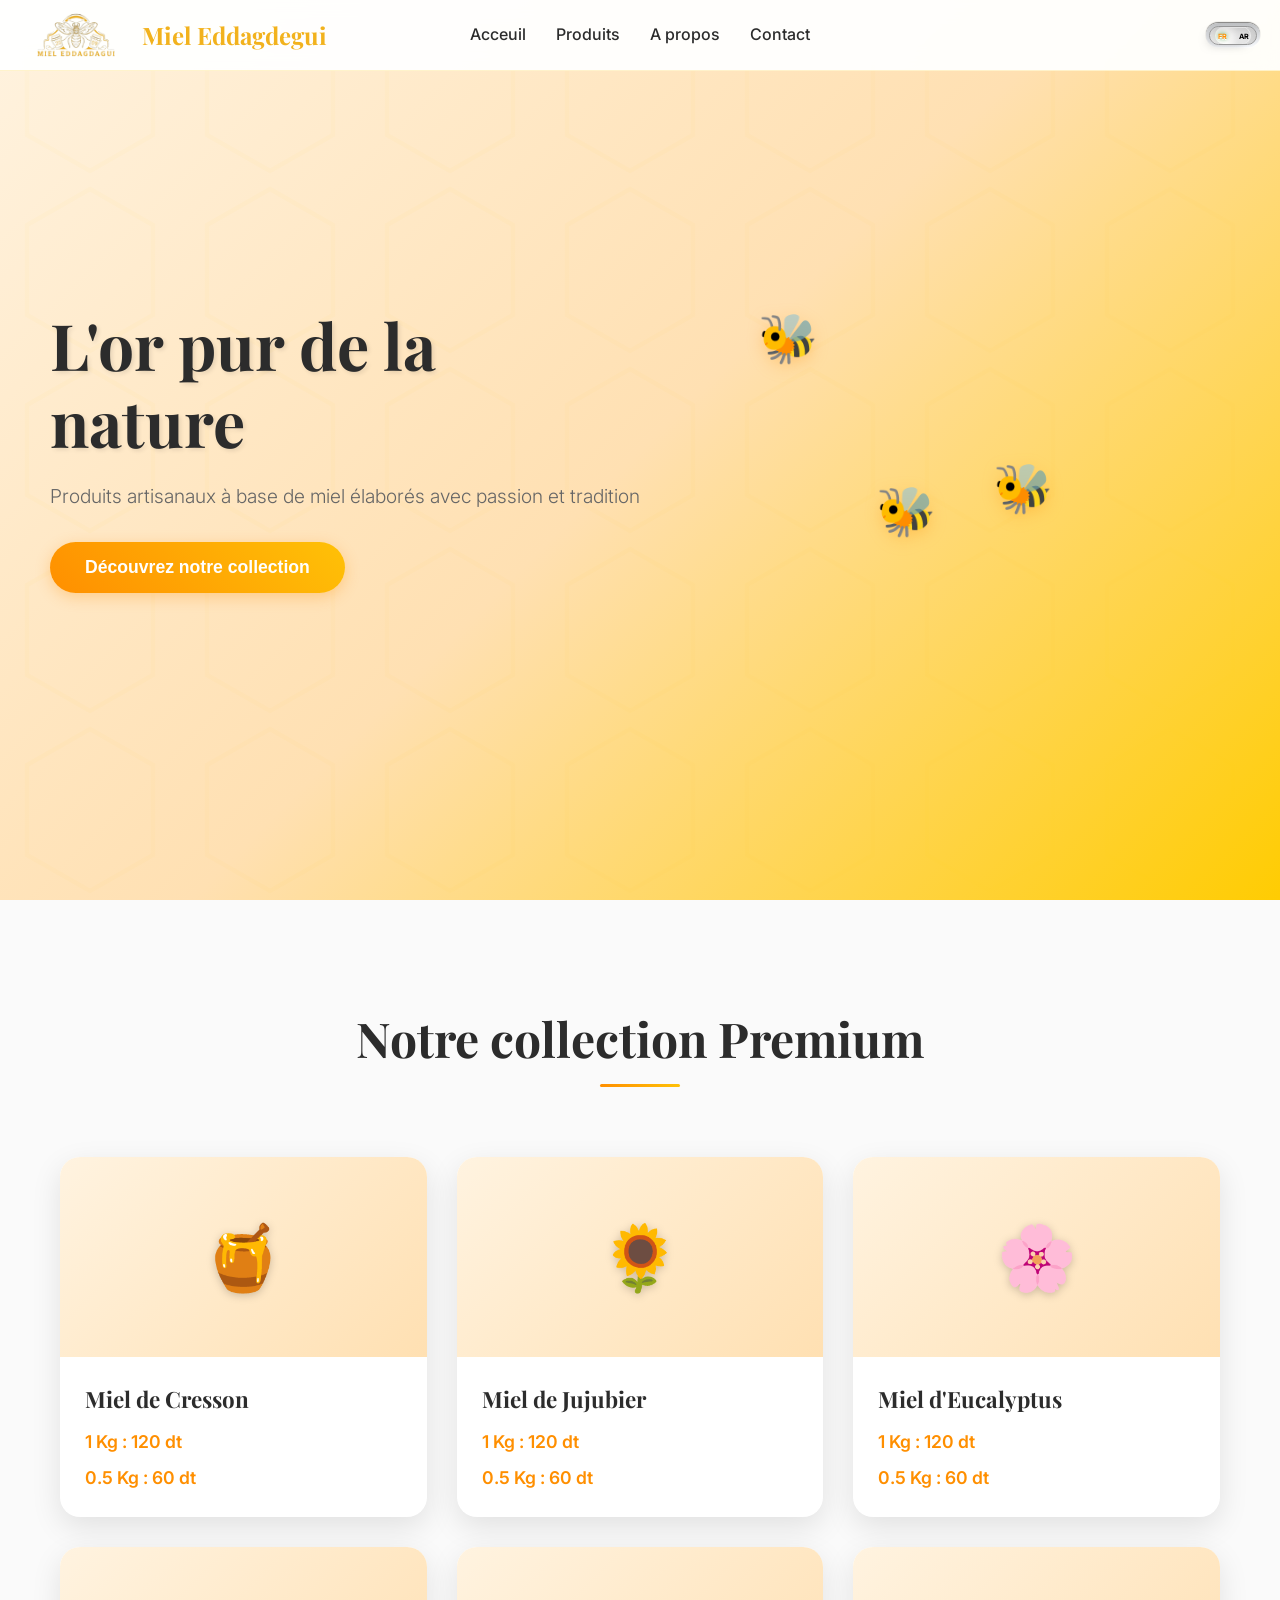
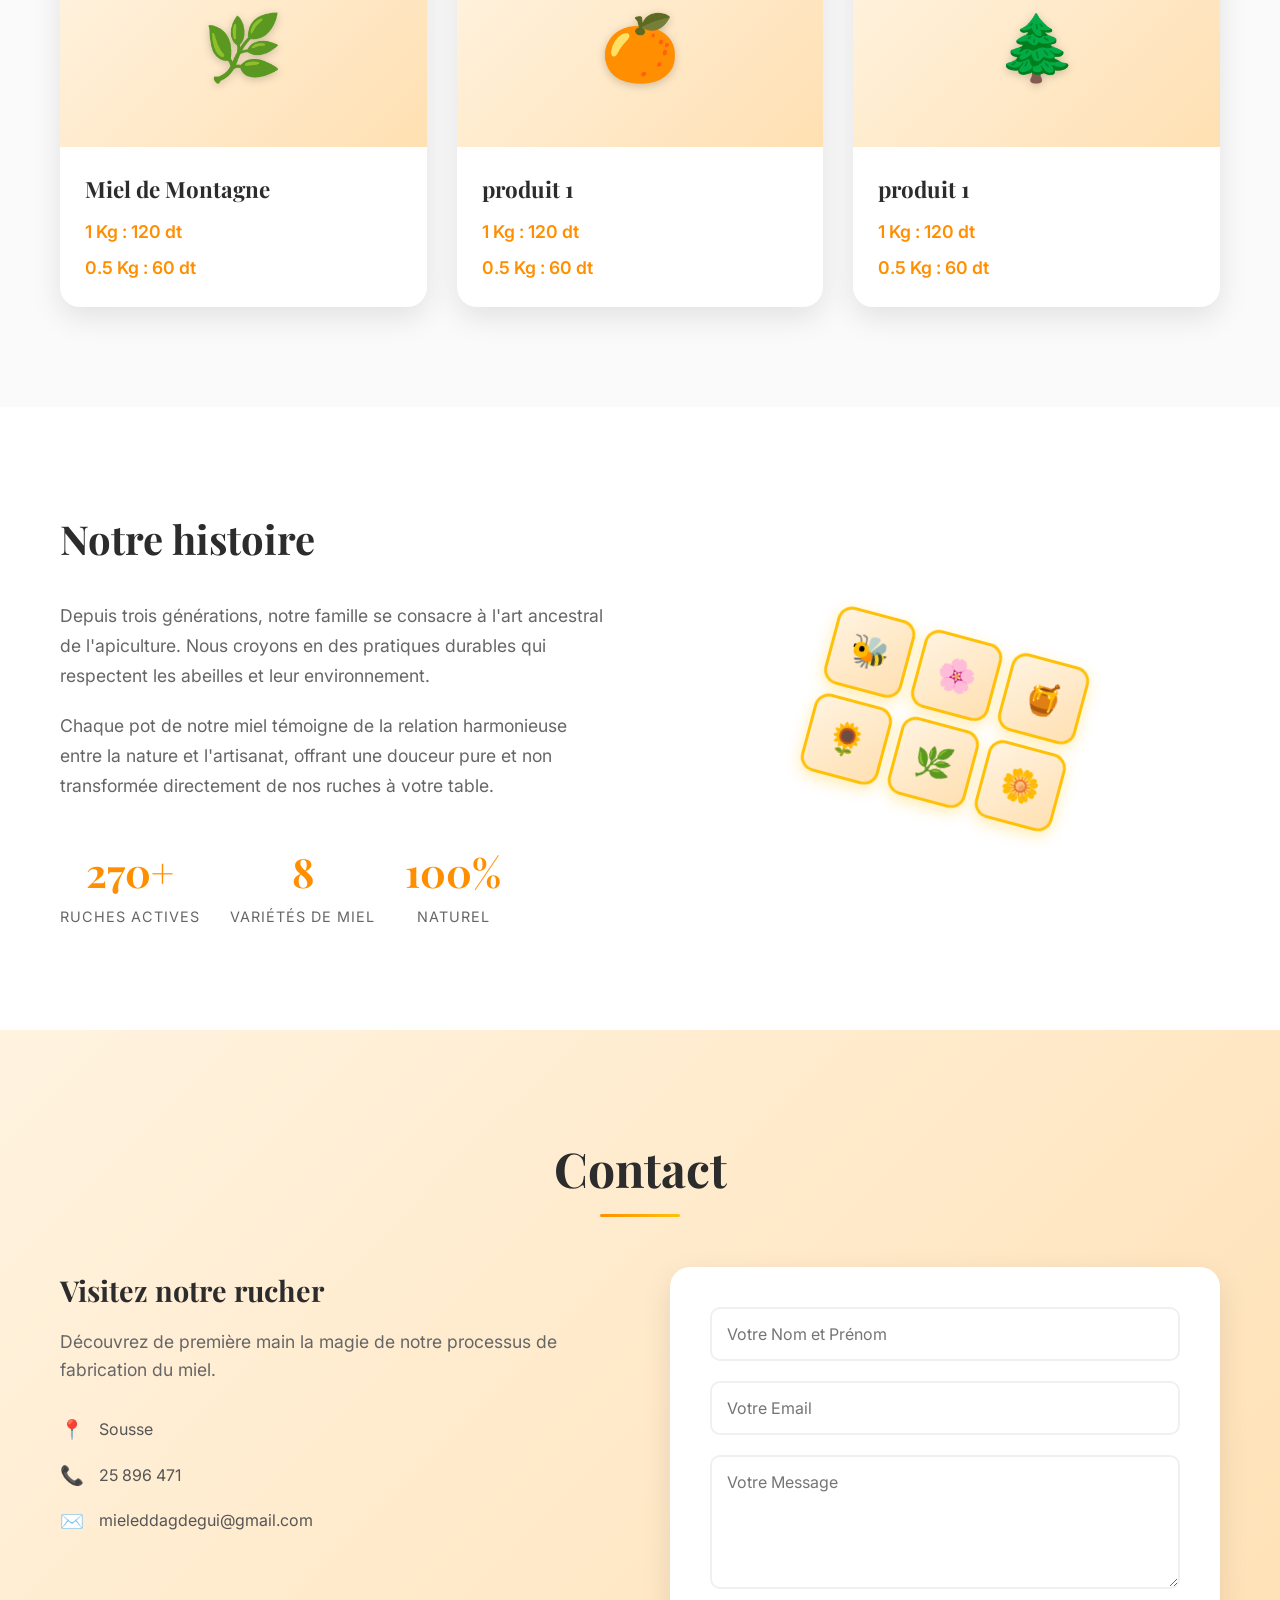
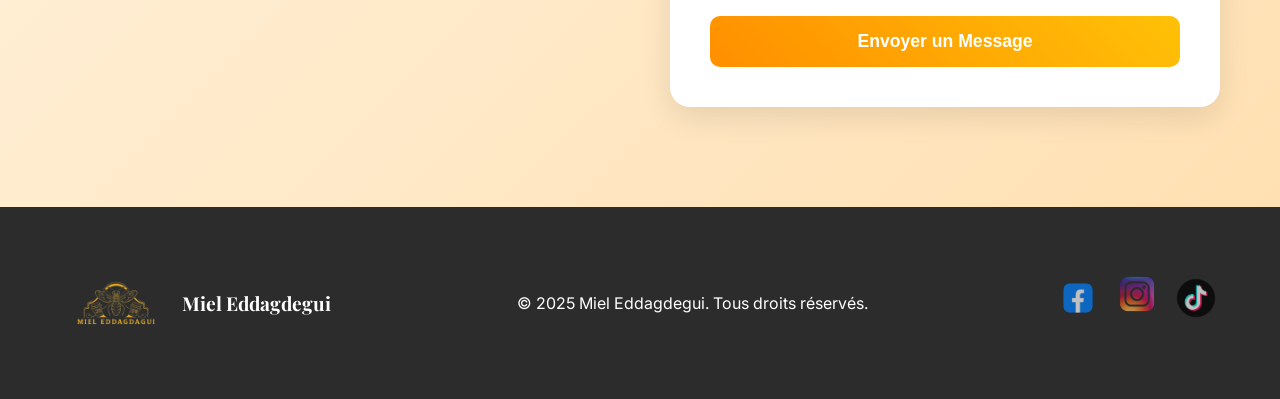
==== commit 9128cbdd: "updates" ====
--- a/index.html
+++ b/index.html
@@ -69,8 +69,8 @@
                     </div>
                     <div class="product-info">
                         <h3 data-fr="Miel de Cresson" data-ar="عسل الجرجير">Miel de Cresson</h3>
-                        <p data-fr="Miel de Cresson" data-ar="عسل الجرجير">Miel de Cresson</p>
-                        <span class="price">120 dt</span>
+                        <span class="price" data-fr="1 Kg : 120 dt" data-ar="1 كغ : 120 دت">1 Kg : 120 dt</span>
+                        <span class="price" data-fr="0.5 Kg : 60 dt" data-ar="0.5 كغ : 60 دت">0.5 Kg : 60 dt</span>
                     </div>
                 </div>
 
@@ -84,8 +84,8 @@
                     </div>
                     <div class="product-info">
                         <h3 data-fr="Miel de Jujubier" data-ar="عسل السدر">Miel de Jujubier</h3>
-                        <p data-fr="Miel de Jujubier" data-ar="عسل السدر">Miel de Jujubier</p>
-                        <span class="price">60 dt</span>
+                        <span class="price" data-fr="1 Kg : 120 dt" data-ar="1 كغ : 120 دت">1 Kg : 120 dt</span>
+                        <span class="price" data-fr="0.5 Kg : 60 dt" data-ar="0.5 كغ : 60 دت">0.5 Kg : 60 dt</span>
                     </div>
                 </div>
 
@@ -98,9 +98,9 @@
                         </div>
                     </div>
                     <div class="product-info">
-                        <h3 data-fr="Miel d'Eucalyptus" data-ar="عسل الأوكالبتوس">Miel d'Eucalyptus</h3>
-                        <p data-fr="Miel d'Eucalyptus" data-ar="عسل الأوكالبتوس">Miel d'Eucalyptus</p>
-                        <span class="price">60 dt</span>
+                        <h3 data-fr="Miel d'Eucalyptus" data-ar="عسل الكلتوس">Miel d'Eucalyptus</h3>
+                        <span class="price" data-fr="1 Kg : 120 dt" data-ar="1 كغ : 120 دت">1 Kg : 120 dt</span>
+                        <span class="price" data-fr="0.5 Kg : 60 dt" data-ar="0.5 كغ : 60 دت">0.5 Kg : 60 dt</span>
                     </div>
                 </div>
 
@@ -114,8 +114,8 @@
                     </div>
                     <div class="product-info">
                         <h3 data-fr="Miel de Montagne" data-ar="عسل الجبل">Miel de Montagne</h3>
-                        <p data-fr="Miel de Montagne" data-ar="عسل الجبل">Miel de Montagne</p>
-                        <span class="price">60 dt</span>
+                        <span class="price" data-fr="1 Kg : 120 dt" data-ar="1 كغ : 120 دت">1 Kg : 120 dt</span>
+                        <span class="price" data-fr="0.5 Kg : 60 dt" data-ar="0.5 كغ : 60 دت">0.5 Kg : 60 dt</span>
                     </div>
                 </div>
 
@@ -129,8 +129,8 @@
                     </div>
                     <div class="product-info">
                         <h3 data-fr="produit 1" data-ar="منتج 1">produit 1</h3>
-                        <p data-fr="produit 1" data-ar="منتج 1">produit 1</p>
-                        <span class="price">60 dt</span>
+                        <span class="price" data-fr="1 Kg : 120 dt" data-ar="1 كغ : 120 دت">1 Kg : 120 dt</span>
+                        <span class="price" data-fr="0.5 Kg : 60 dt" data-ar="0.5 كغ : 60 دت">0.5 Kg : 60 dt</span>
                     </div>
                 </div>
 
@@ -144,8 +144,8 @@
                     </div>
                     <div class="product-info">
                         <h3 data-fr="produit 1" data-ar="منتج 1">produit 1</h3>
-                        <p data-fr="produit 1" data-ar="منتج 1">produit 1</p>
-                        <span class="price">60 dt</span>
+                        <span class="price" data-fr="1 Kg : 120 dt" data-ar="1 كغ : 120 دت">1 Kg : 120 dt</span>
+                        <span class="price" data-fr="0.5 Kg : 60 dt" data-ar="0.5 كغ : 60 دت">0.5 Kg : 60 dt</span>
                     </div>
                 </div>
             </div>
@@ -279,11 +279,11 @@
         function getLanguageFromHash() {
             return window.location.hash === '#ar' ? 'ar' : 'fr';
         }
-        
+
         // Initialize language from URL hash
         currentLang = getLanguageFromHash();
         langToggle.checked = (currentLang === 'ar');
-        
+
         // Apply language on page load
         if (currentLang === 'ar') {
             html.setAttribute('lang', 'ar');
@@ -445,17 +445,17 @@
                 e.stopPropagation();
                 const productId = btn.getAttribute('data-product');
                 const product = productDetails[productId];
-                
+
                 if (product) {
                     const benefitsTitle = currentLang === 'fr' ? 'Bienfaits :' : 'الفوائد :';
                     popupTitle.textContent = product[currentLang].title;
-                    
+
                     // Set direction based on current language
                     popupBody.style.direction = currentLang === 'ar' ? 'rtl' : 'ltr';
                     popupBody.style.textAlign = currentLang === 'ar' ? 'right' : 'left';
                     popupTitle.style.direction = currentLang === 'ar' ? 'rtl' : 'ltr';
                     popupTitle.style.textAlign = currentLang === 'ar' ? 'right' : 'left';
-                    
+
                     // Create benefits list
                     const benefitsList = product[currentLang].benefits
                         .map(benefit => `<p>${benefit}</p>`)
@@ -465,7 +465,7 @@
                         <div style="line-height: 2;">${benefitsList}</div>
                     `;
                 }
-                
+
                 popup.classList.add('active');
                 document.body.style.overflow = 'hidden';
             });
--- a/portfolio.css
+++ b/portfolio.css
@@ -995,4 +995,24 @@
         left: 2.5rem;
         font-size: 0.6rem;
     }
+}
+
+
+.price {
+    font-size: 1.1rem;
+    font-weight: 600;
+    color: #ff8f00;
+    display: block;
+    margin-bottom: 8px;
+}
+
+.price:last-child {
+    margin-bottom: 0;
+}
+
+.price-container {
+    display: flex;
+    flex-direction: column;
+    gap: 12px;
+    margin-top: 10px;
 }
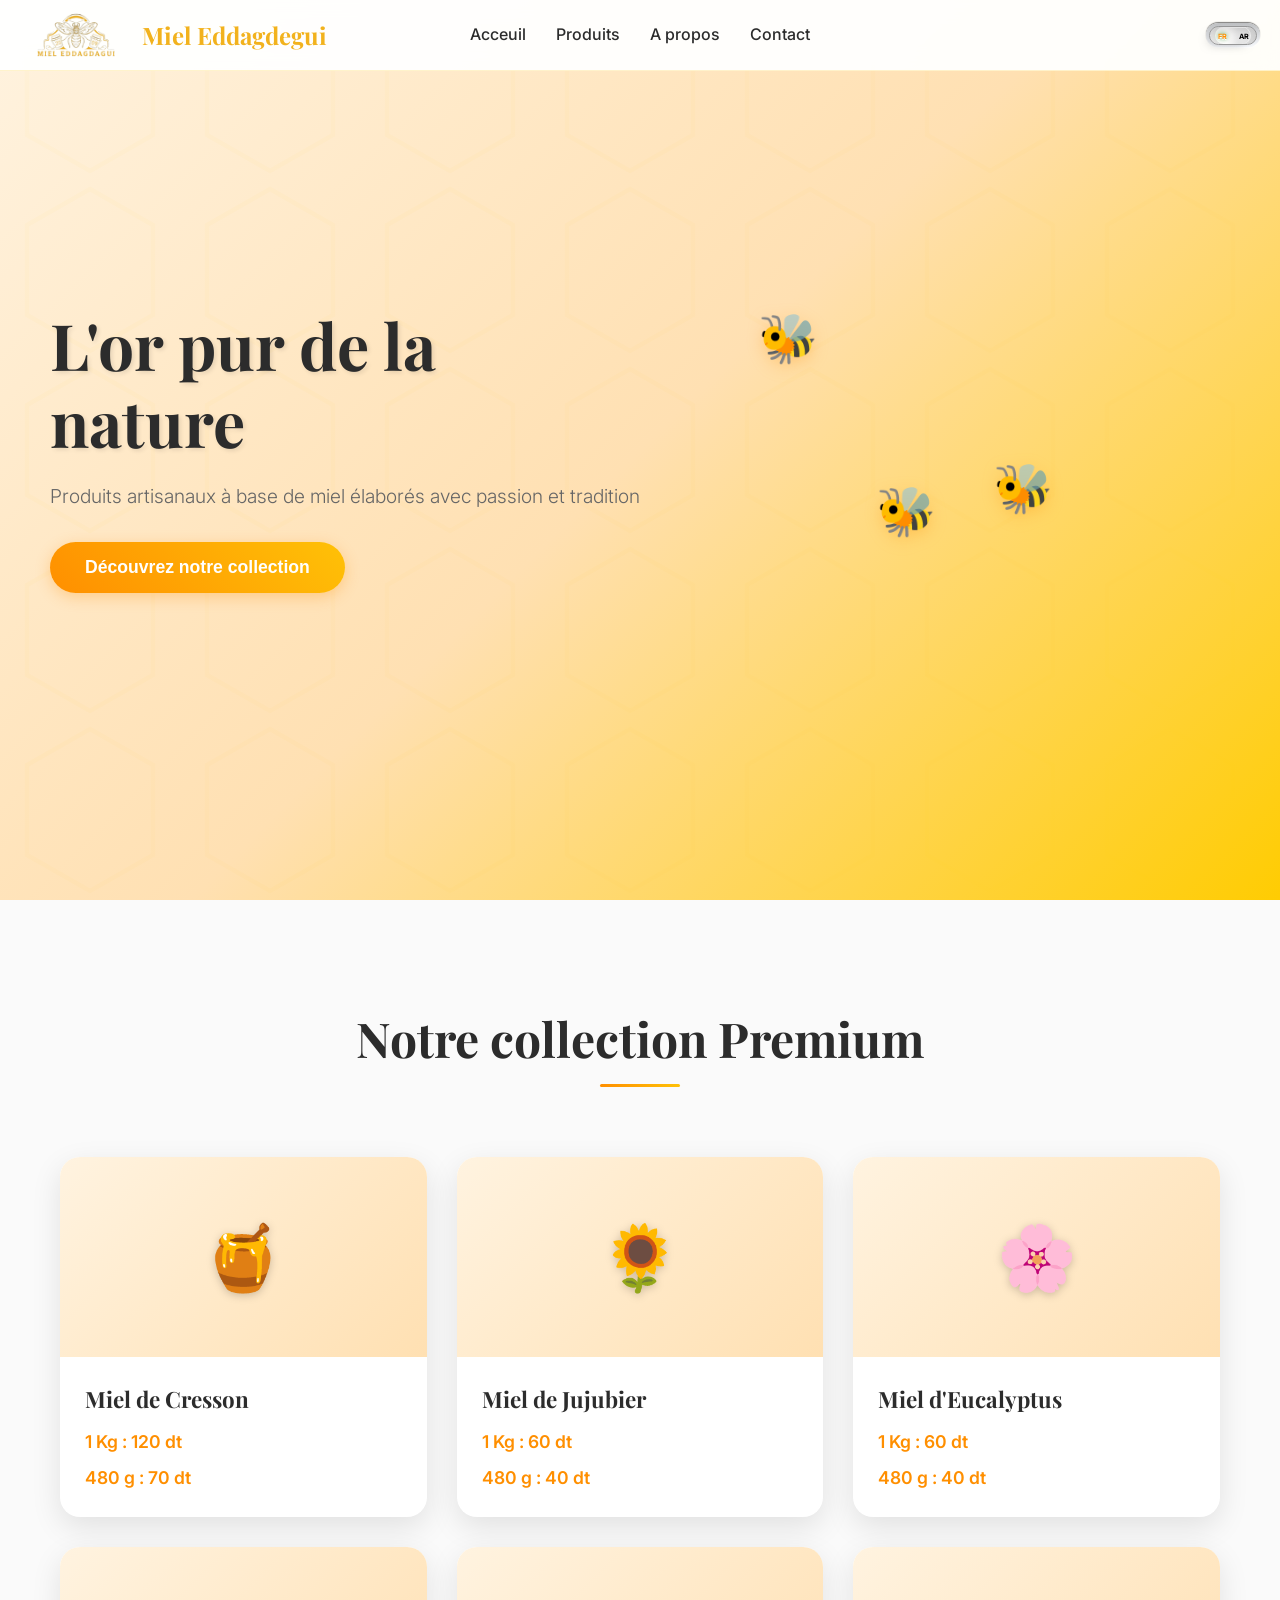
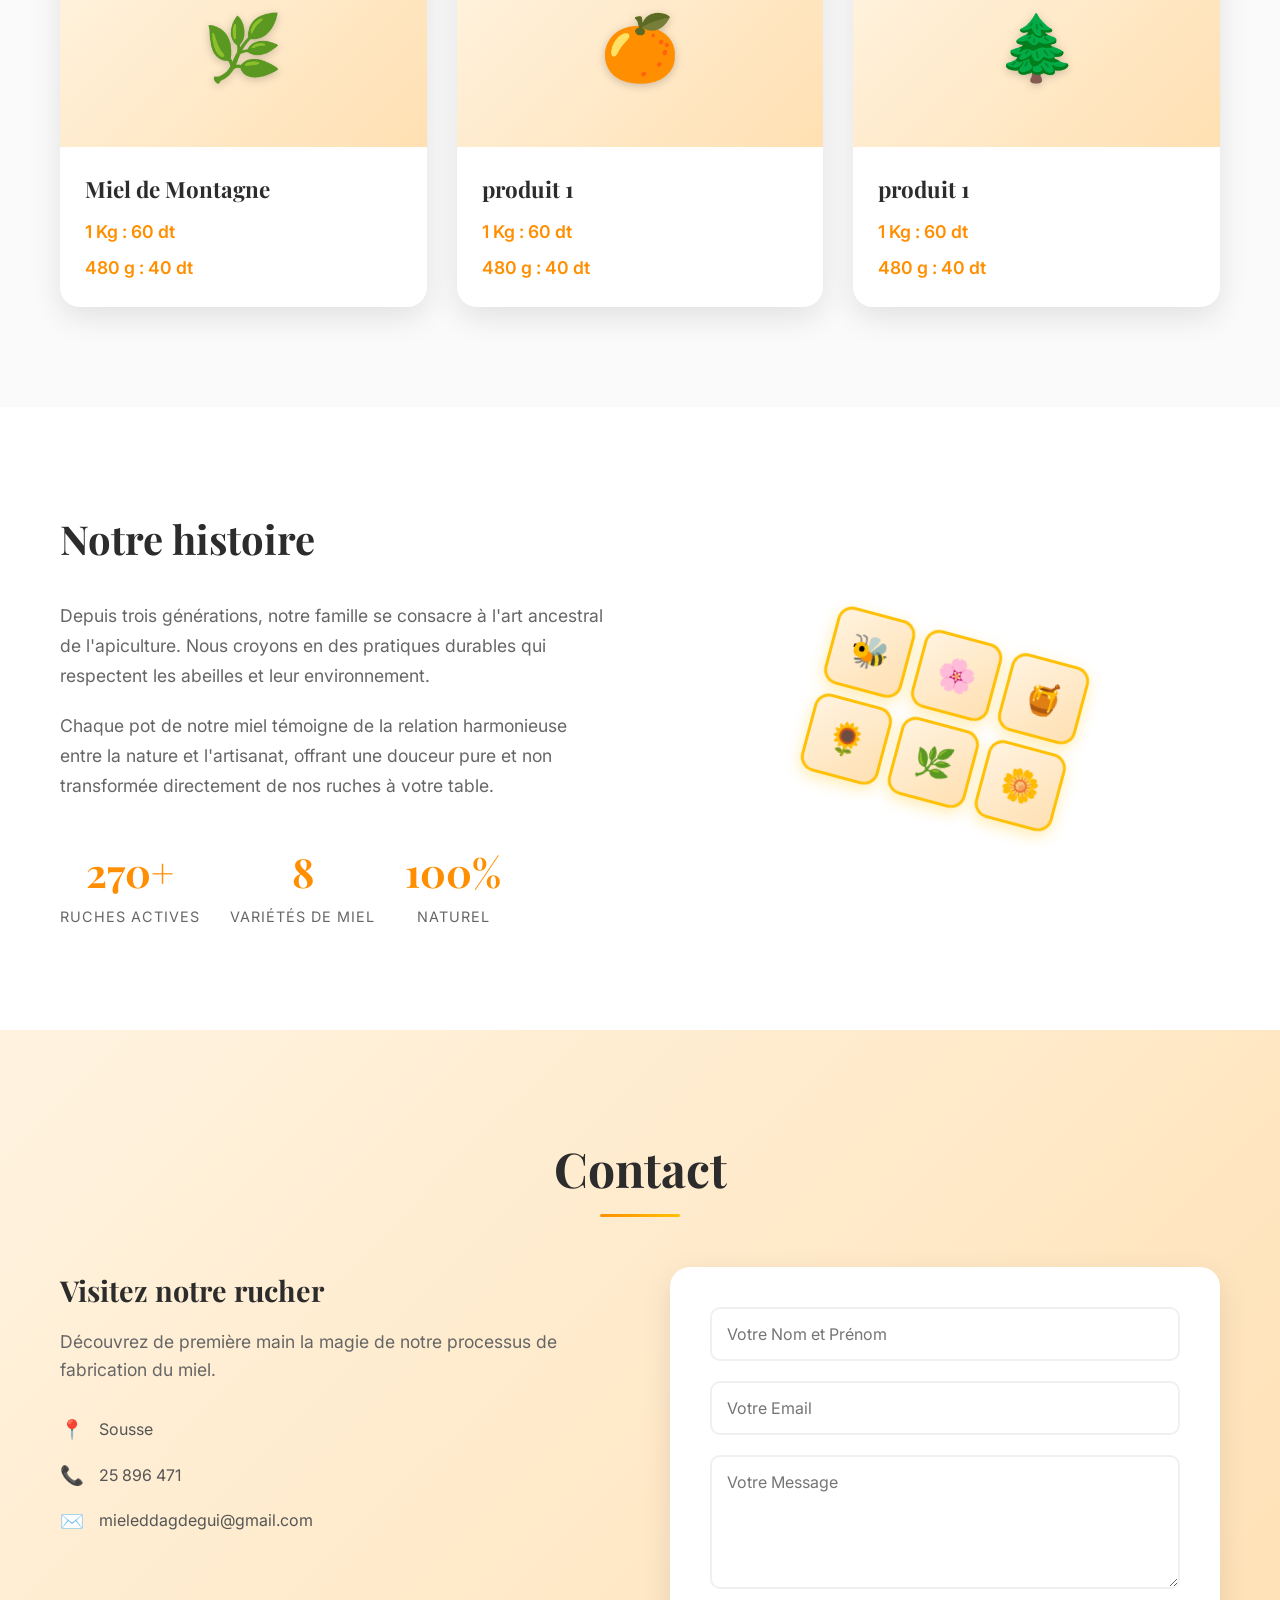
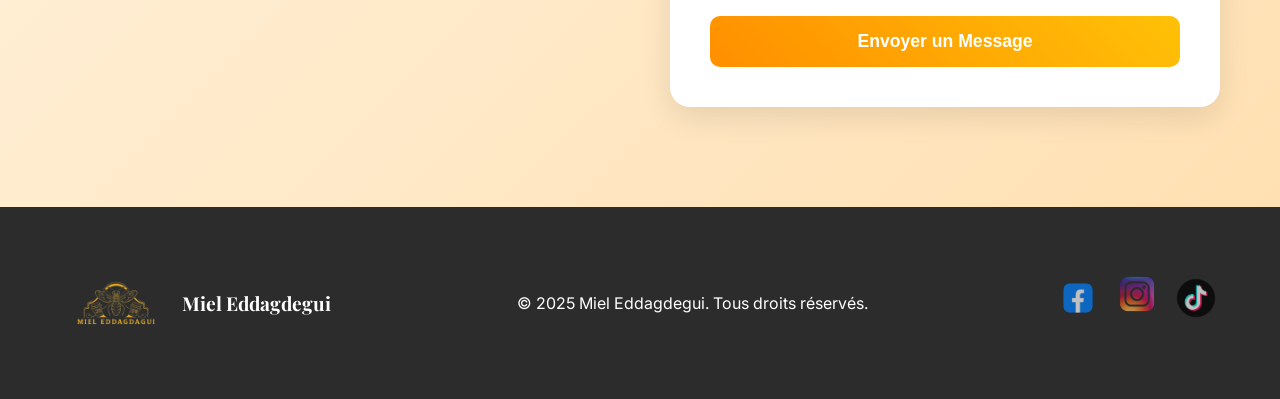
==== commit e997213b: "updates" ====
--- a/index.html
+++ b/index.html
@@ -70,7 +70,7 @@
                     <div class="product-info">
                         <h3 data-fr="Miel de Cresson" data-ar="عسل الجرجير">Miel de Cresson</h3>
                         <span class="price" data-fr="1 Kg : 120 dt" data-ar="1 كغ : 120 دت">1 Kg : 120 dt</span>
-                        <span class="price" data-fr="0.5 Kg : 60 dt" data-ar="0.5 كغ : 60 دت">0.5 Kg : 60 dt</span>
+                        <span class="price" data-fr="480 g : 70 dt" data-ar="480 غ : 70 دت">480 g : 70 dt</span>
                     </div>
                 </div>
 
@@ -84,8 +84,8 @@
                     </div>
                     <div class="product-info">
                         <h3 data-fr="Miel de Jujubier" data-ar="عسل السدر">Miel de Jujubier</h3>
-                        <span class="price" data-fr="1 Kg : 120 dt" data-ar="1 كغ : 120 دت">1 Kg : 120 dt</span>
-                        <span class="price" data-fr="0.5 Kg : 60 dt" data-ar="0.5 كغ : 60 دت">0.5 Kg : 60 dt</span>
+                        <span class="price" data-fr="1 Kg : 60 dt" data-ar="1 كغ : 60 دت">1 Kg : 60 dt</span>
+                        <span class="price" data-fr="480 g : 40 dt" data-ar="480 غ : 40 دت">480 g : 40 dt</span>
                     </div>
                 </div>
 
@@ -99,8 +99,8 @@
                     </div>
                     <div class="product-info">
                         <h3 data-fr="Miel d'Eucalyptus" data-ar="عسل الكلتوس">Miel d'Eucalyptus</h3>
-                        <span class="price" data-fr="1 Kg : 120 dt" data-ar="1 كغ : 120 دت">1 Kg : 120 dt</span>
-                        <span class="price" data-fr="0.5 Kg : 60 dt" data-ar="0.5 كغ : 60 دت">0.5 Kg : 60 dt</span>
+                        <span class="price" data-fr="1 Kg : 60 dt" data-ar="1 كغ : 60 دت">1 Kg : 60 dt</span>
+                        <span class="price" data-fr="480 g : 40 dt" data-ar="480 غ : 40 دت">480 g : 40 dt</span>
                     </div>
                 </div>
 
@@ -114,8 +114,8 @@
                     </div>
                     <div class="product-info">
                         <h3 data-fr="Miel de Montagne" data-ar="عسل الجبل">Miel de Montagne</h3>
-                        <span class="price" data-fr="1 Kg : 120 dt" data-ar="1 كغ : 120 دت">1 Kg : 120 dt</span>
-                        <span class="price" data-fr="0.5 Kg : 60 dt" data-ar="0.5 كغ : 60 دت">0.5 Kg : 60 dt</span>
+                        <span class="price" data-fr="1 Kg : 60 dt" data-ar="1 كغ : 60 دت">1 Kg : 60 dt</span>
+                        <span class="price" data-fr="480 g : 40 dt" data-ar="480 غ : 40 دت">480 g : 40 dt</span>
                     </div>
                 </div>
 
@@ -129,8 +129,8 @@
                     </div>
                     <div class="product-info">
                         <h3 data-fr="produit 1" data-ar="منتج 1">produit 1</h3>
-                        <span class="price" data-fr="1 Kg : 120 dt" data-ar="1 كغ : 120 دت">1 Kg : 120 dt</span>
-                        <span class="price" data-fr="0.5 Kg : 60 dt" data-ar="0.5 كغ : 60 دت">0.5 Kg : 60 dt</span>
+                        <span class="price" data-fr="1 Kg : 60 dt" data-ar="1 كغ : 60 دت">1 Kg : 60 dt</span>
+                        <span class="price" data-fr="480 g : 40 dt" data-ar="480 غ : 40 دت">480 g : 40 dt</span>
                     </div>
                 </div>
 
@@ -144,8 +144,8 @@
                     </div>
                     <div class="product-info">
                         <h3 data-fr="produit 1" data-ar="منتج 1">produit 1</h3>
-                        <span class="price" data-fr="1 Kg : 120 dt" data-ar="1 كغ : 120 دت">1 Kg : 120 dt</span>
-                        <span class="price" data-fr="0.5 Kg : 60 dt" data-ar="0.5 كغ : 60 دت">0.5 Kg : 60 dt</span>
+                        <span class="price" data-fr="1 Kg : 60 dt" data-ar="1 كغ : 60 دت">1 Kg : 60 dt</span>
+                        <span class="price" data-fr="480 g : 40 dt" data-ar="480 غ : 40 دت">480 g : 40 dt</span>
                     </div>
                 </div>
             </div>
